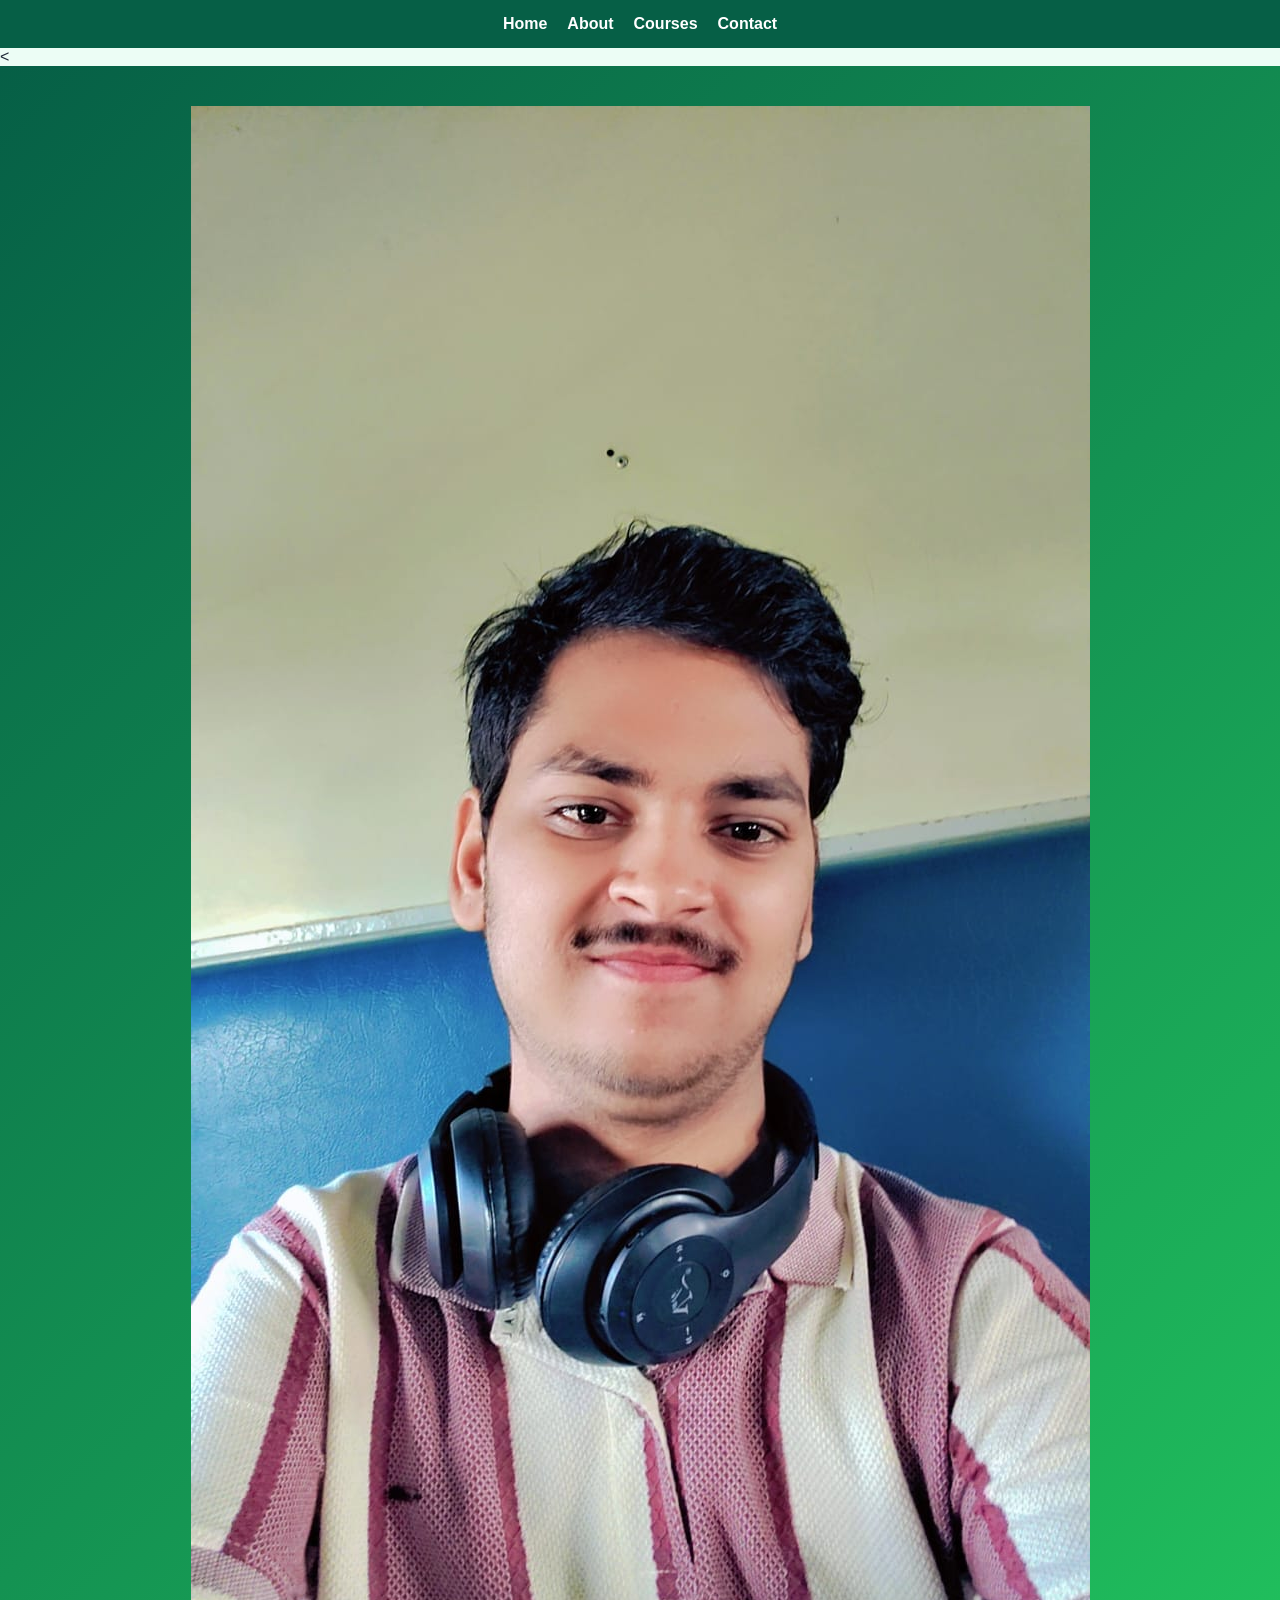
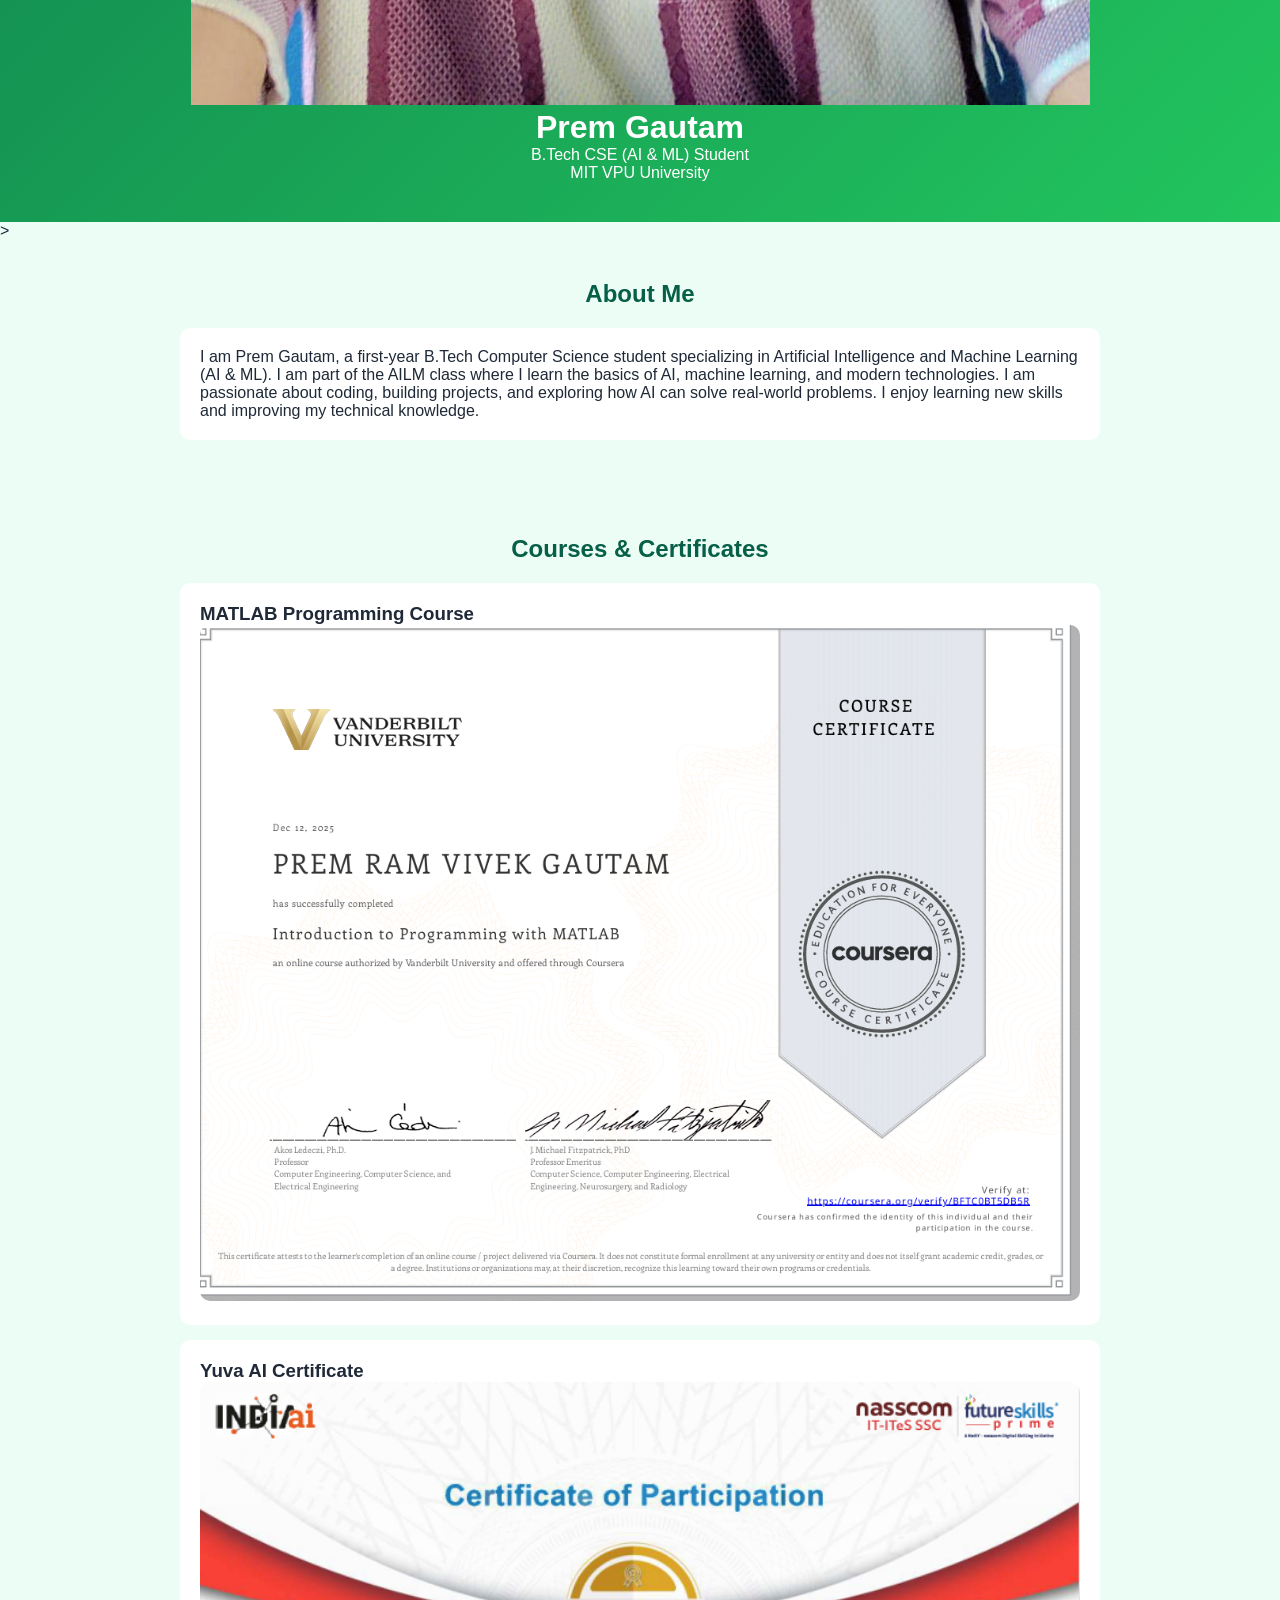
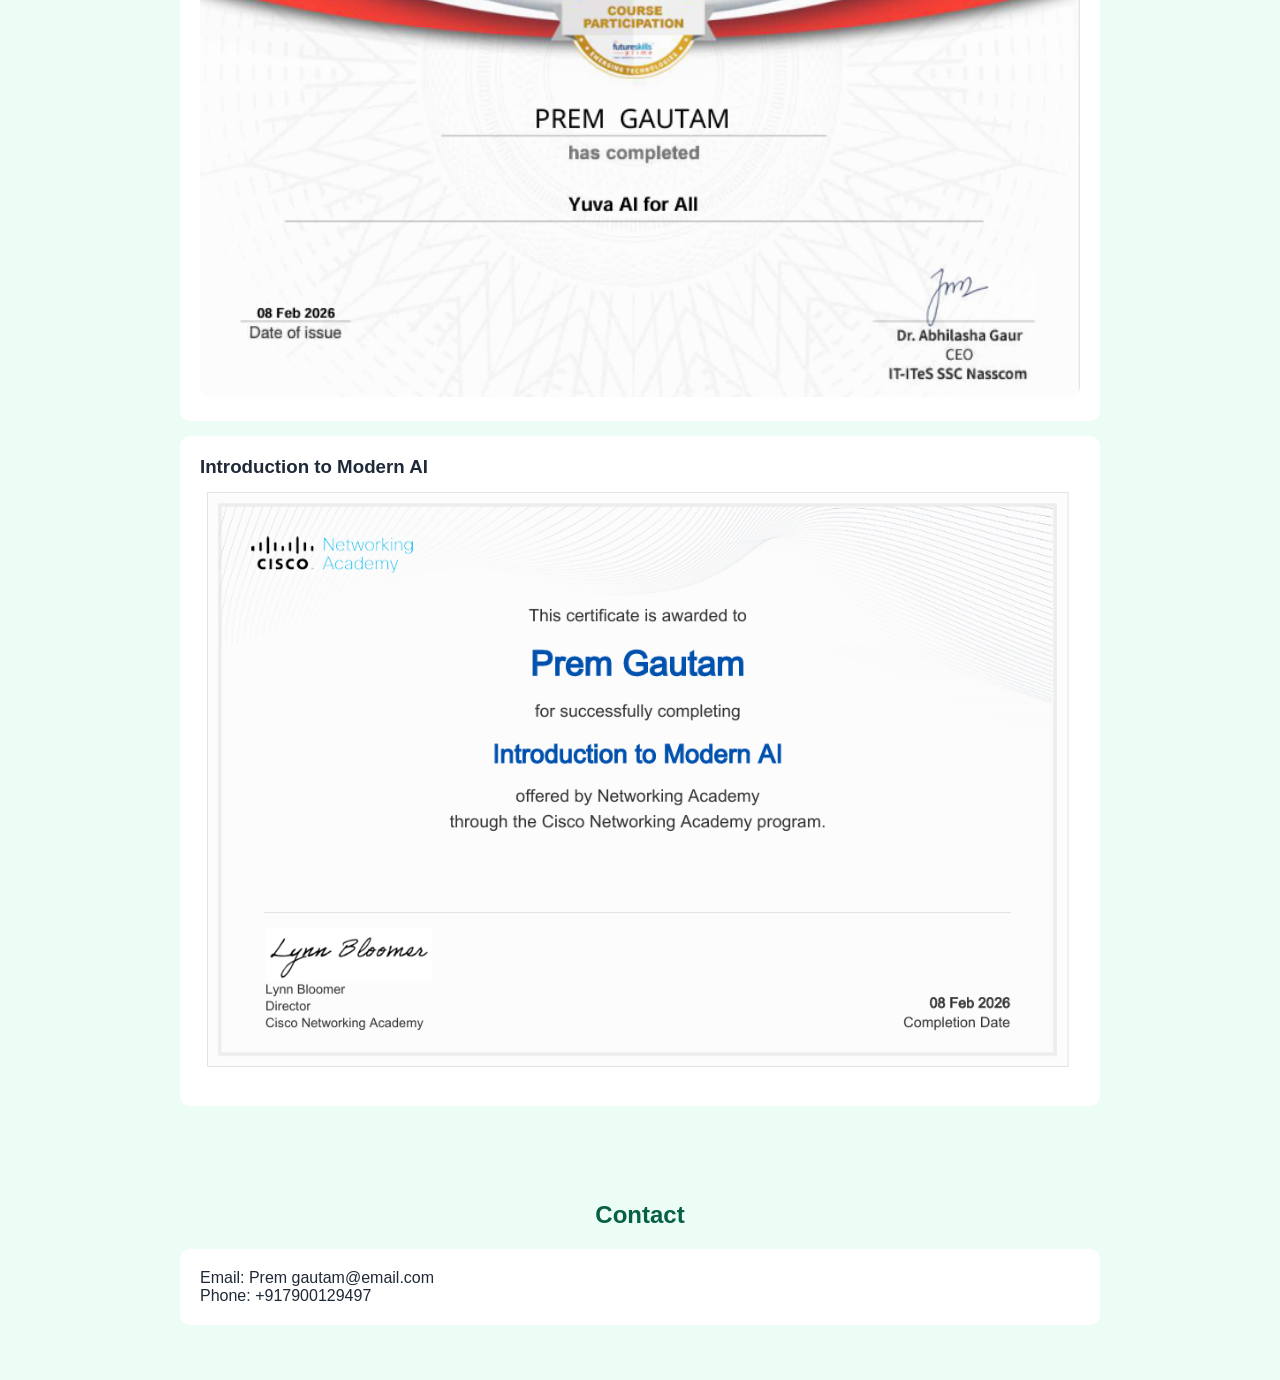
==== index.html @ 3e9ef9c6 "Update index.html" ====
<!DOCTYPE html>
<html lang="en">
<head>
<meta charset="UTF-8">
<meta name="viewport" content="width=device-width, initial-scale=1.0">
<title>Prem Gautam | Student Portfolio</title>

<style>
* {
    margin: 0;
    padding: 0;
    box-sizing: border-box;
    font-family: Arial, Helvetica, sans-serif;
}

body {
    background: #ecfdf5;
    color: #1f2937;
}

nav {
    background: #065f46;
    padding: 15px;
    position: sticky;
    top: 0;
}

nav ul {
    list-style: none;
    display: flex;
    justify-content: center;
    gap: 20px;
}

nav ul li a {
    color: white;
    text-decoration: none;
    font-weight: bold;
}

header {
    text-align: center;
    padding: 40px;
    background: linear-gradient(135deg, #065f46, #22c55e);
    color: white;
}

section {
    padding: 40px;
    max-width: 1000px;
    margin: auto;
}

h2 {
    text-align: center;
    margin-bottom: 20px;
    color: #065f46;
}

.card {
    background: white;
    padding: 20px;
    margin: 15px 0;
    border-radius: 10px;
}

body.dark {
    background: #111827;
    color: white;
}

body.dark .card {
    background: #1f2937;
}
</style>
</head>

<body>

<!-- NAV -->
<nav>
<ul>
<li><a href="#home">Home</a></li>
<li><a href="#about">About</a></li>
<li><a href="#courses">Courses</a></li>
<li><a href="#contact">Contact</a></li>
</ul>
</nav>

<!-- HOME -->
<<header id="home">

<img src="assets/Image .jpeg.jpeg" alt="Prem Gautam" class="profile-img">

<h1>Prem Gautam</h1>
<p>B.Tech CSE (AI & ML) Student</p>
<p>MIT VPU University</p>

</header>>

<!-- ABOUT -->
<section id="about">
<h2>About Me</h2>

<div class="card">
<p>
I am Prem Gautam, a first-year B.Tech Computer Science student specializing in 
Artificial Intelligence and Machine Learning (AI & ML). I am part of the AILM class 
where I learn the basics of AI, machine learning, and modern technologies.

I am passionate about coding, building projects, and exploring how AI can solve 
real-world problems. I enjoy learning new skills and improving my technical knowledge.
</p>
</div>

</section>

<!-- COURSES -->
<section id="courses">
<h2>Courses & Certificates</h2>

<div class="card">
<h3>MATLAB Programming Course</h3>
<img src="assets/matlab_certificate.png" width="100%" style="border-radius:10px;">
</div>

<div class="card">
<h3>Yuva AI Certificate</h3>
<img src="assets/yuva_ai_certificate.png" width="100%" style="border-radius:10px;">
</div>

<div class="card">
<h3>Introduction to Modern AI</h3>
<img src="assets/Introduction to Modern AI.png" width="100%" style="border-radius:10px;">
</div>

</section>


<!-- CONTACT -->
<section id="contact">
<h2>Contact</h2>

<div class="card">
<p>Email: Prem gautam@email.com</p>
<p>Phone: +917900129497</p>
</div>

</section>

<script>
function toggleDarkMode() {
    document.body.classList.toggle("dark");
}
</script>

</body>
</html>
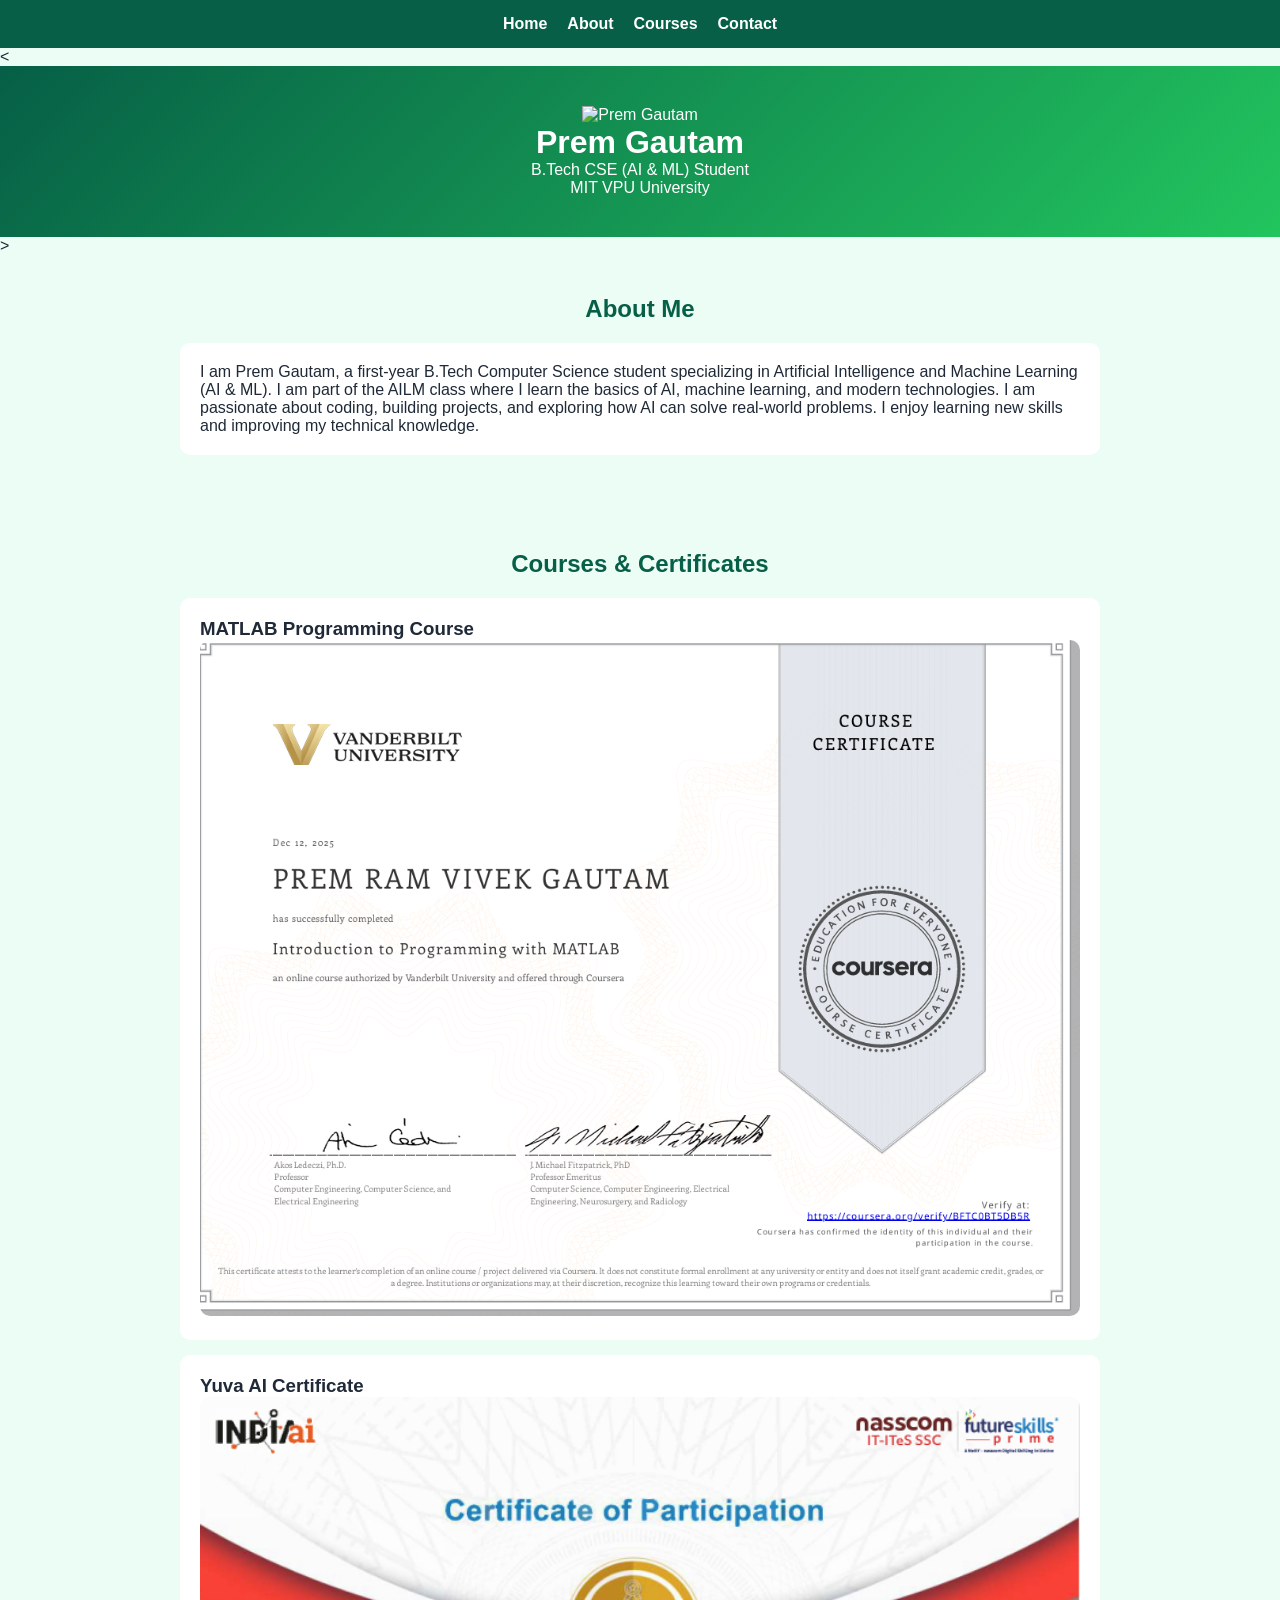
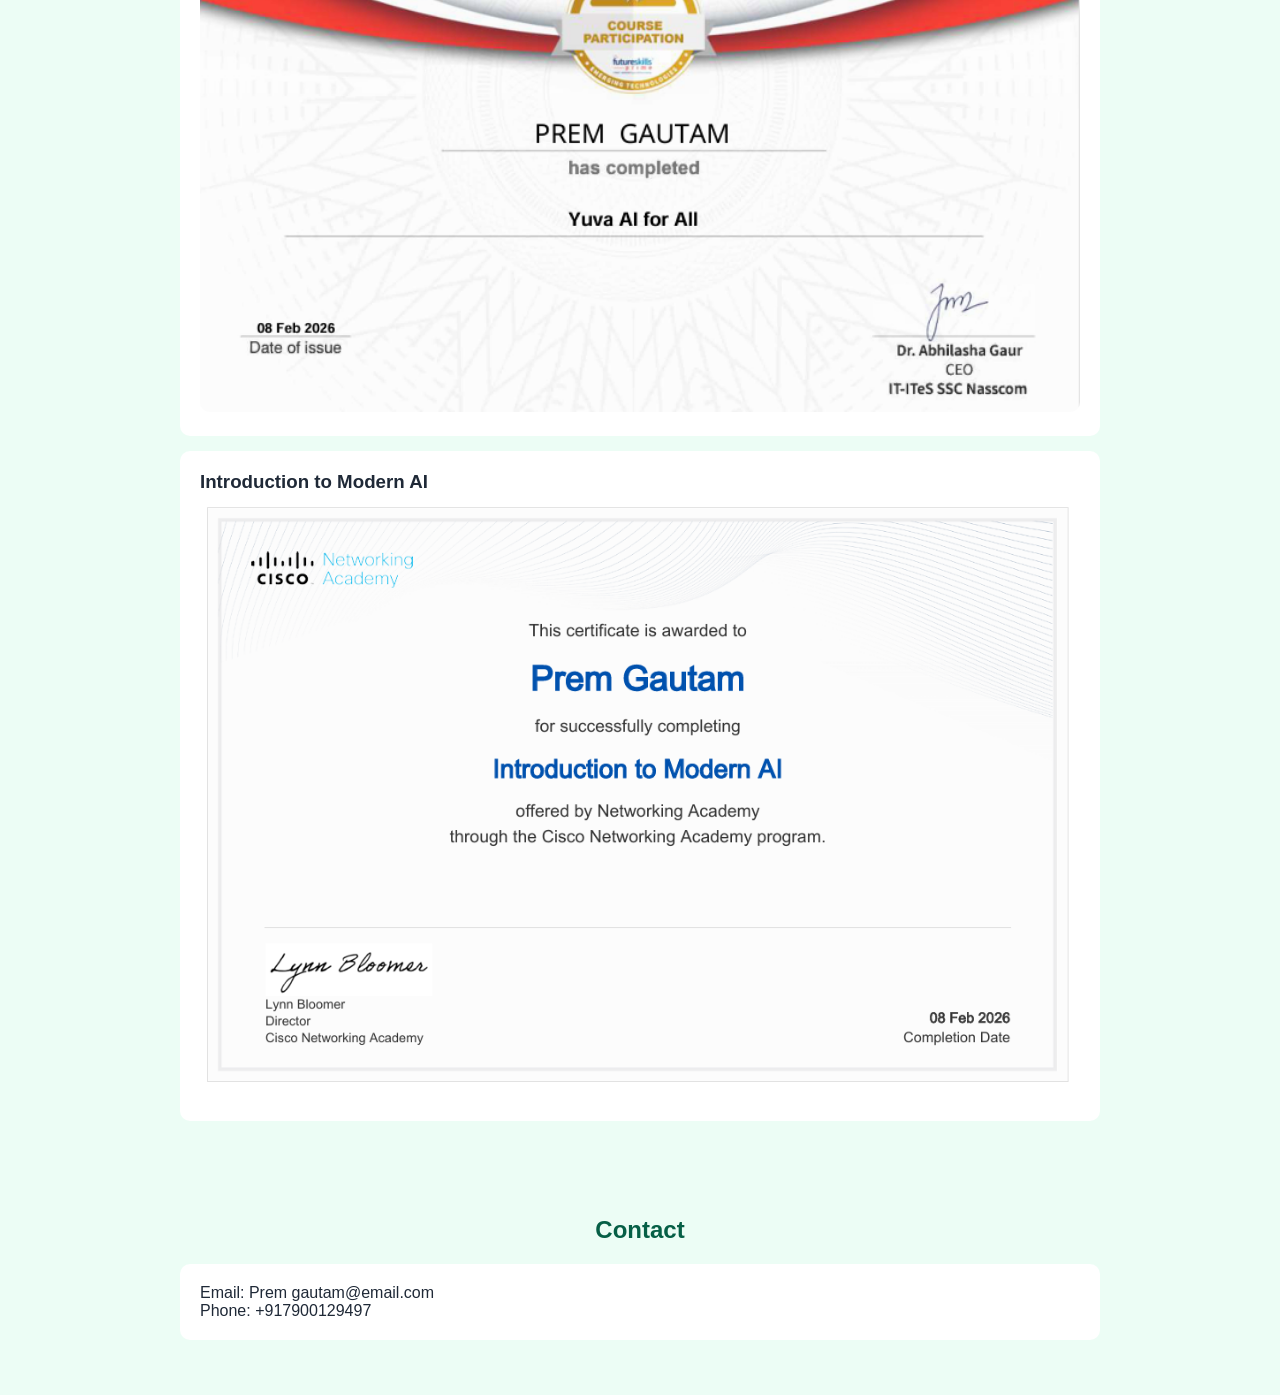
==== commit 0aec1bf9: "Update index.html" ====
--- a/index.html
+++ b/index.html
@@ -90,7 +90,7 @@
 <!-- HOME -->
 <<header id="home">
 
-<img src="assets/Image .jpeg.jpeg" alt="Prem Gautam" class="profile-img">
+<img src="assets/Image.jpeg.jpeg" alt="Prem Gautam" class="profile-img">
 
 <h1>Prem Gautam</h1>
 <p>B.Tech CSE (AI & ML) Student</p>
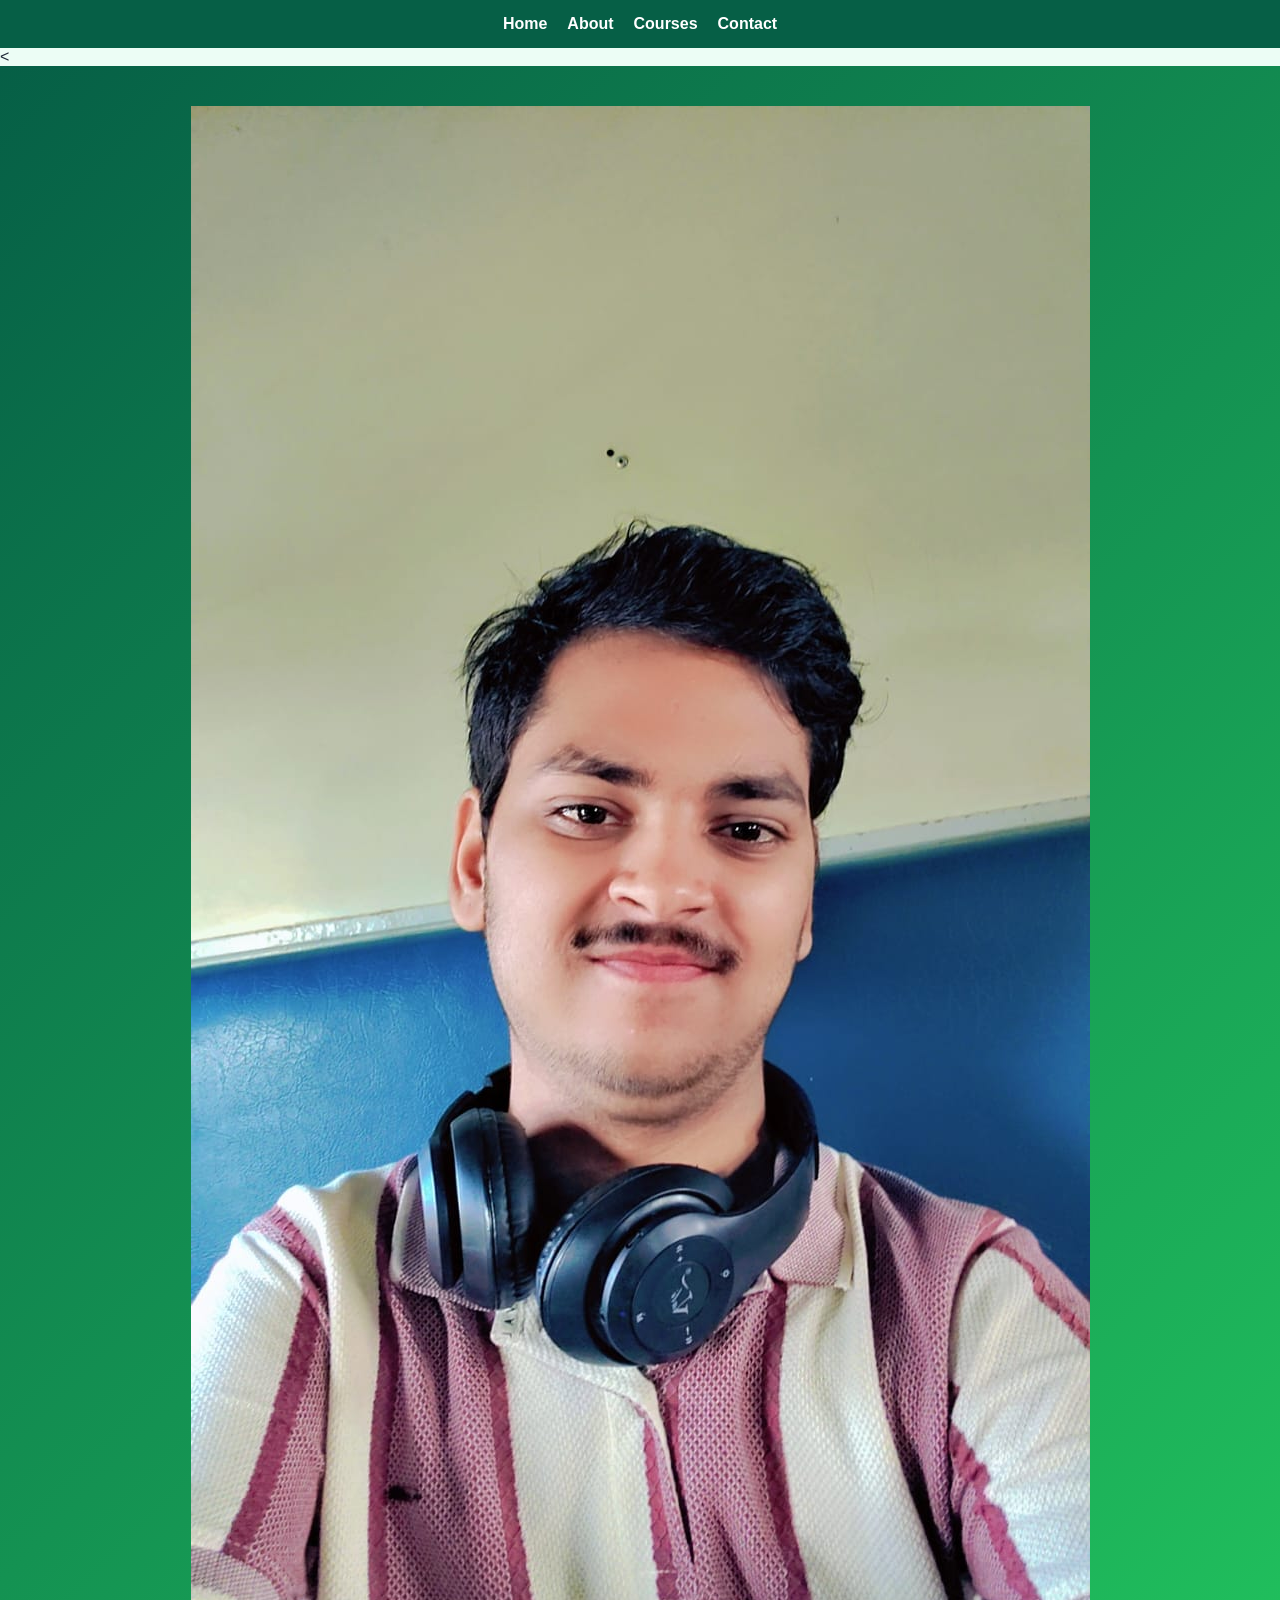
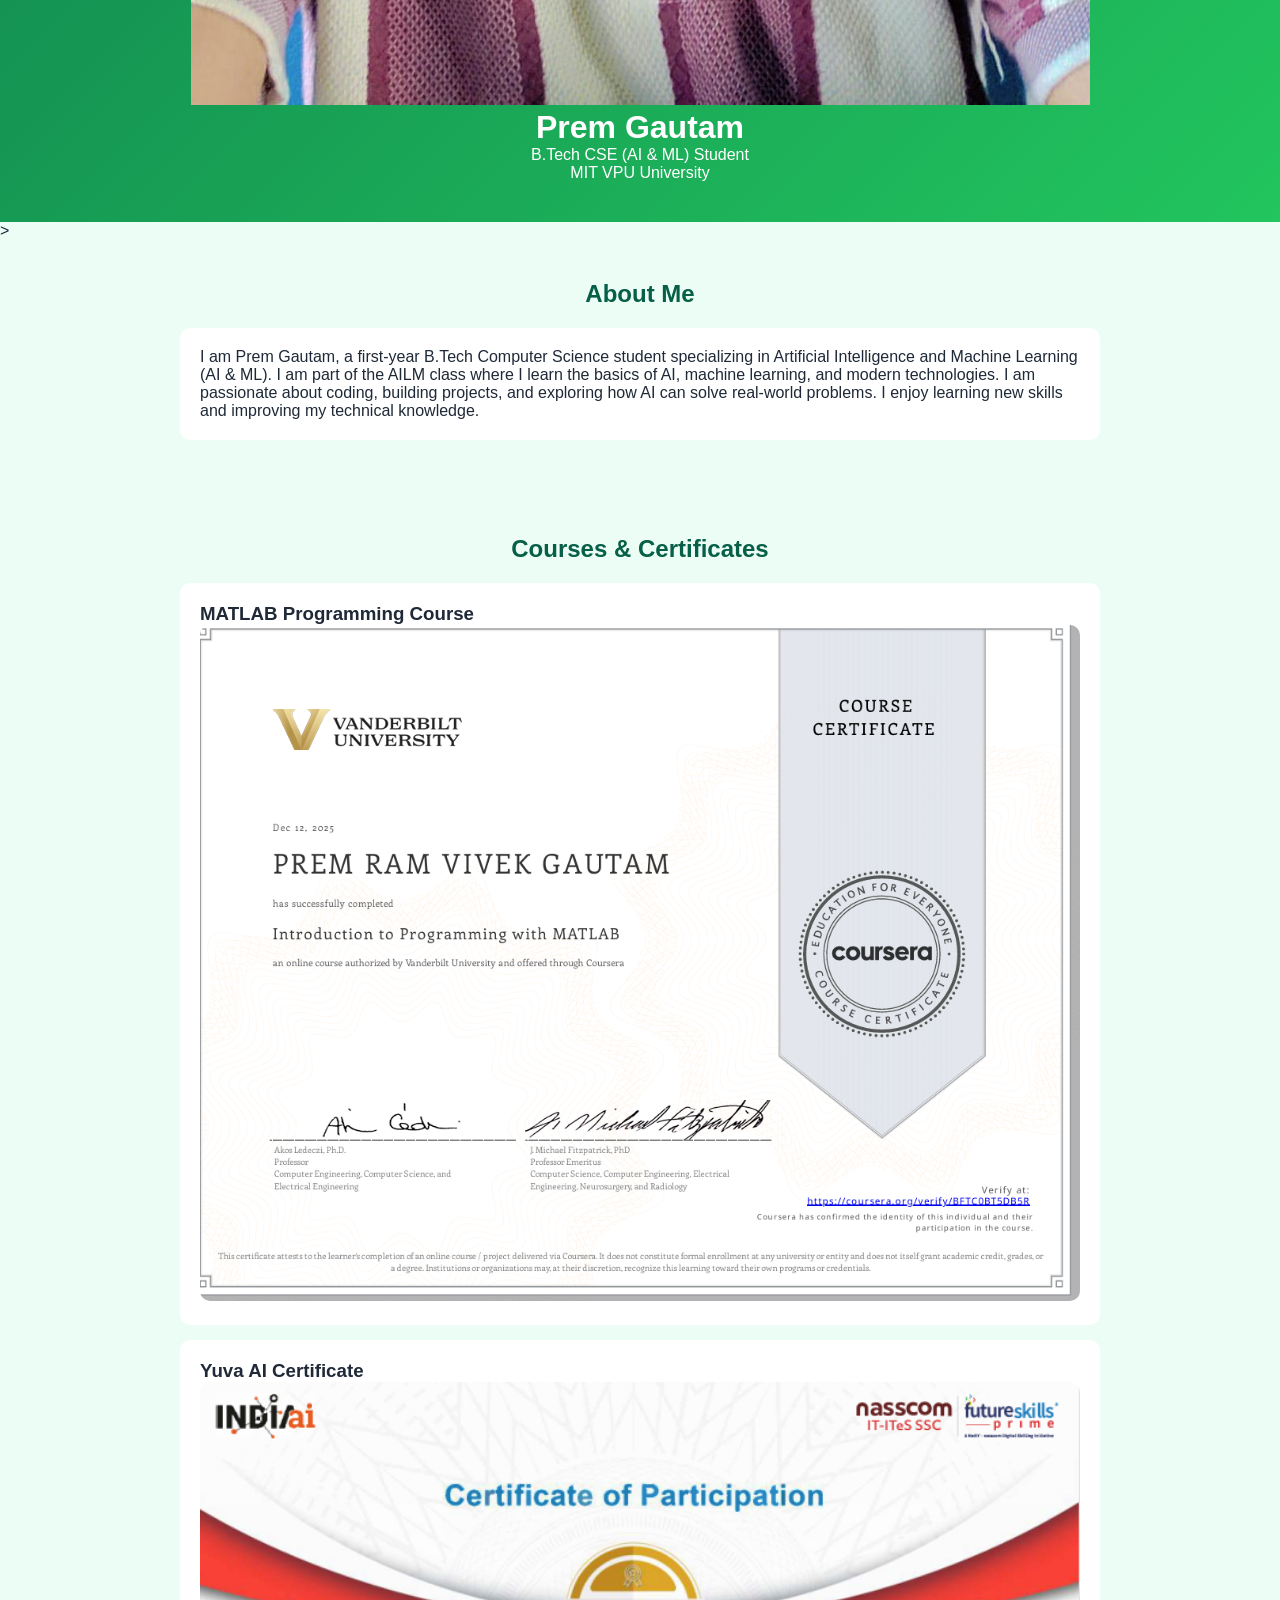
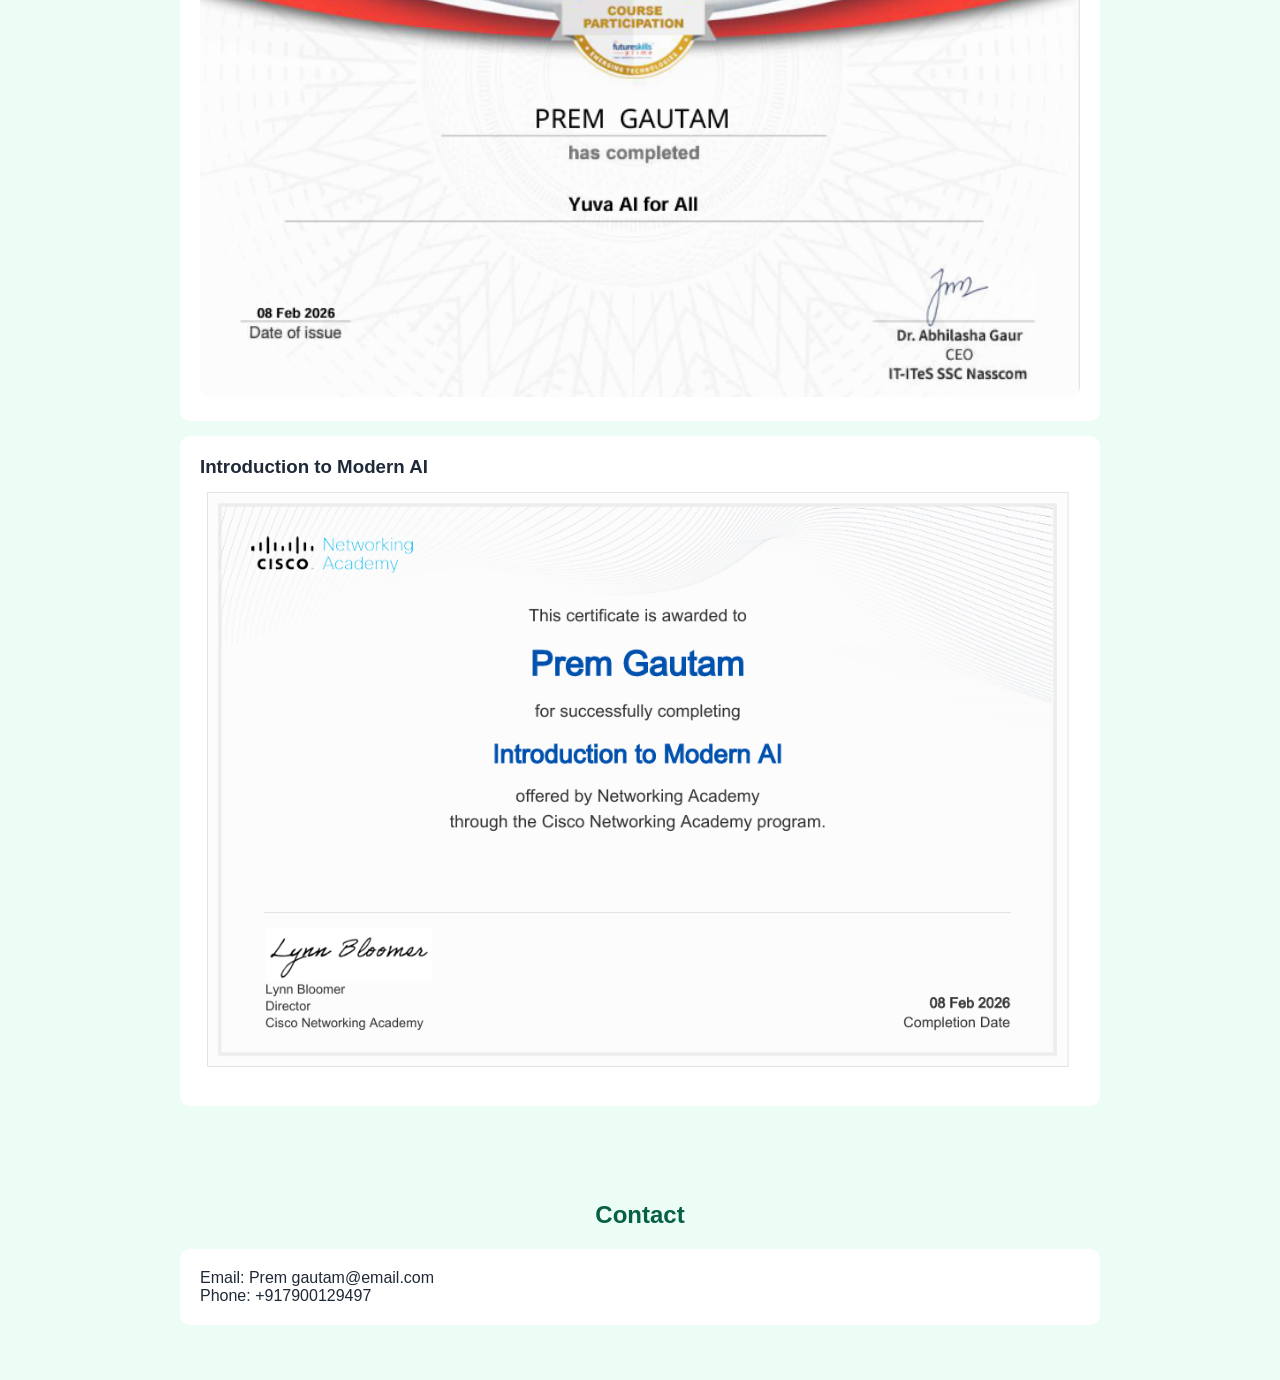
==== commit 1aa4c6b1: "Update index.html" ====
--- a/index.html
+++ b/index.html
@@ -90,7 +90,7 @@
 <!-- HOME -->
 <<header id="home">
 
-<img src="assets/Image.jpeg.jpeg" alt="Prem Gautam" class="profile-img">
+<img src="assets/Image .jpeg.jpeg" alt="Prem Gautam" class="profile-img">
 
 <h1>Prem Gautam</h1>
 <p>B.Tech CSE (AI & ML) Student</p>
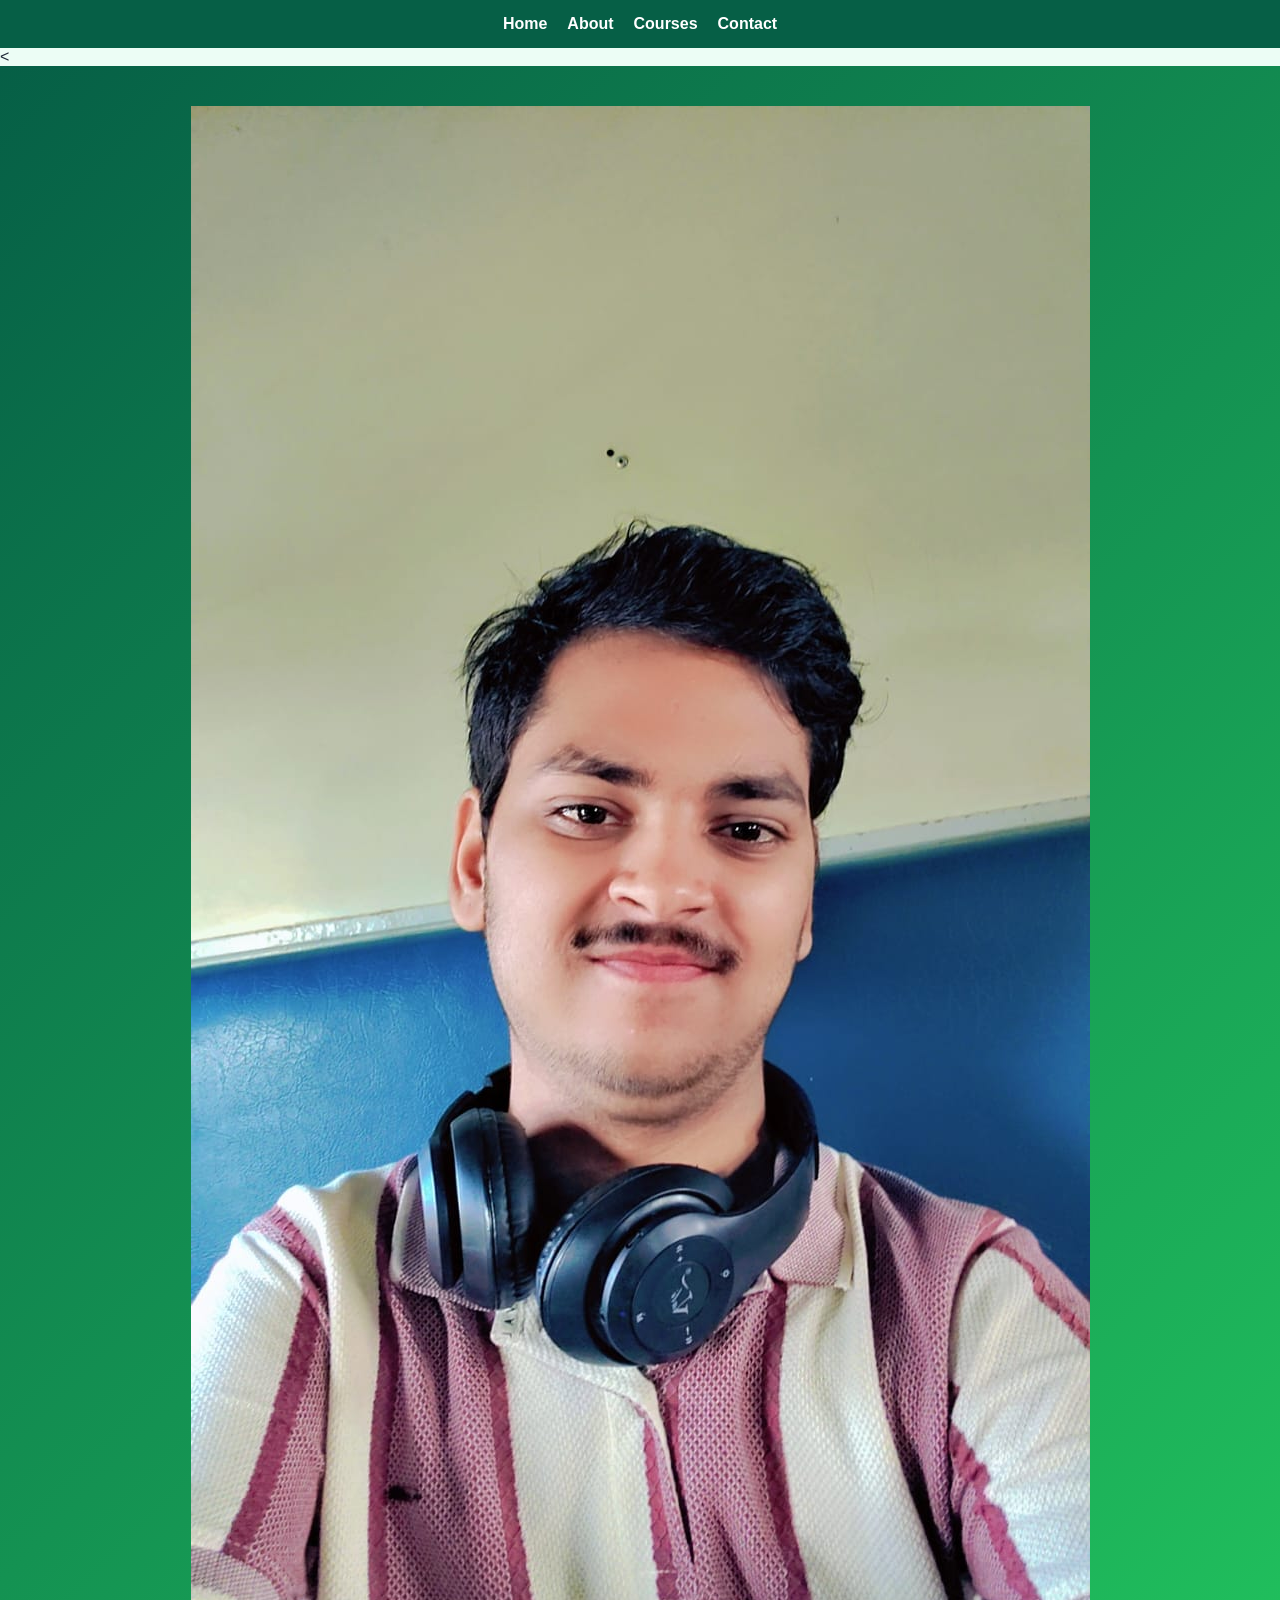
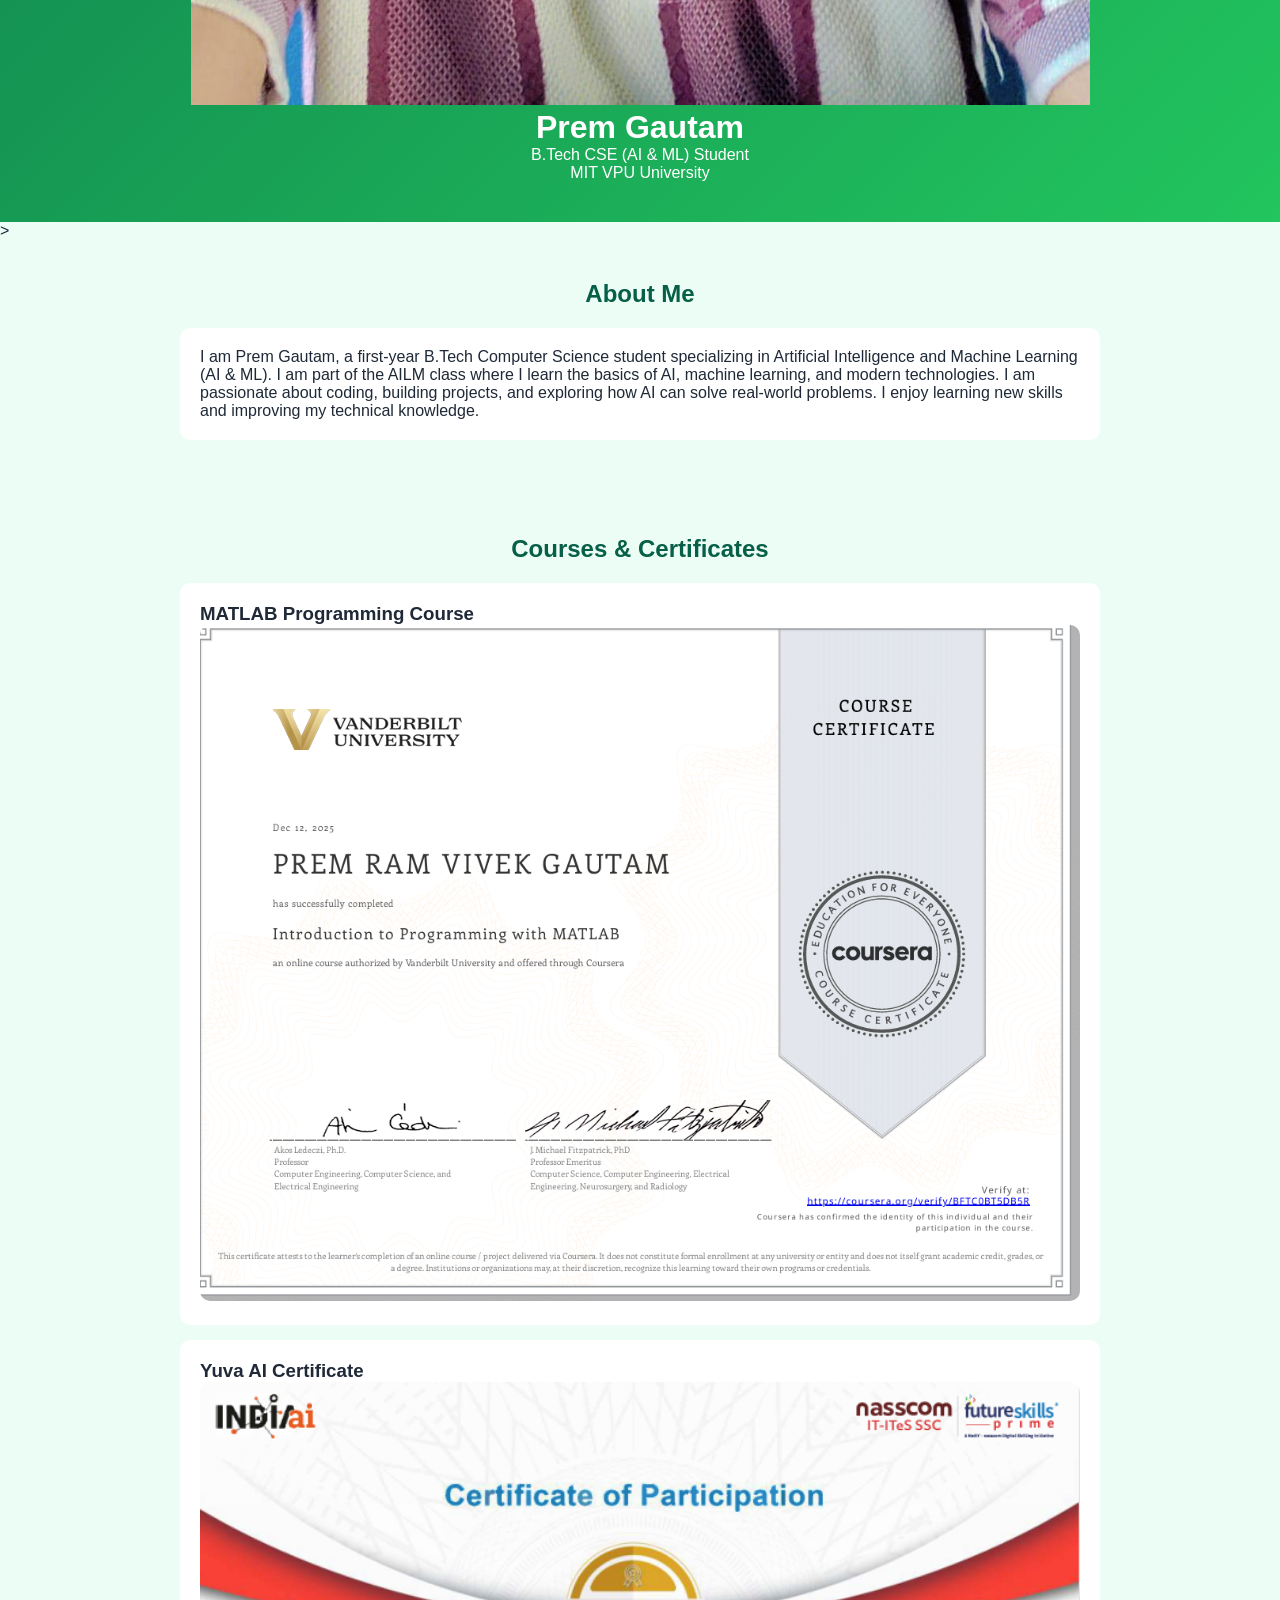
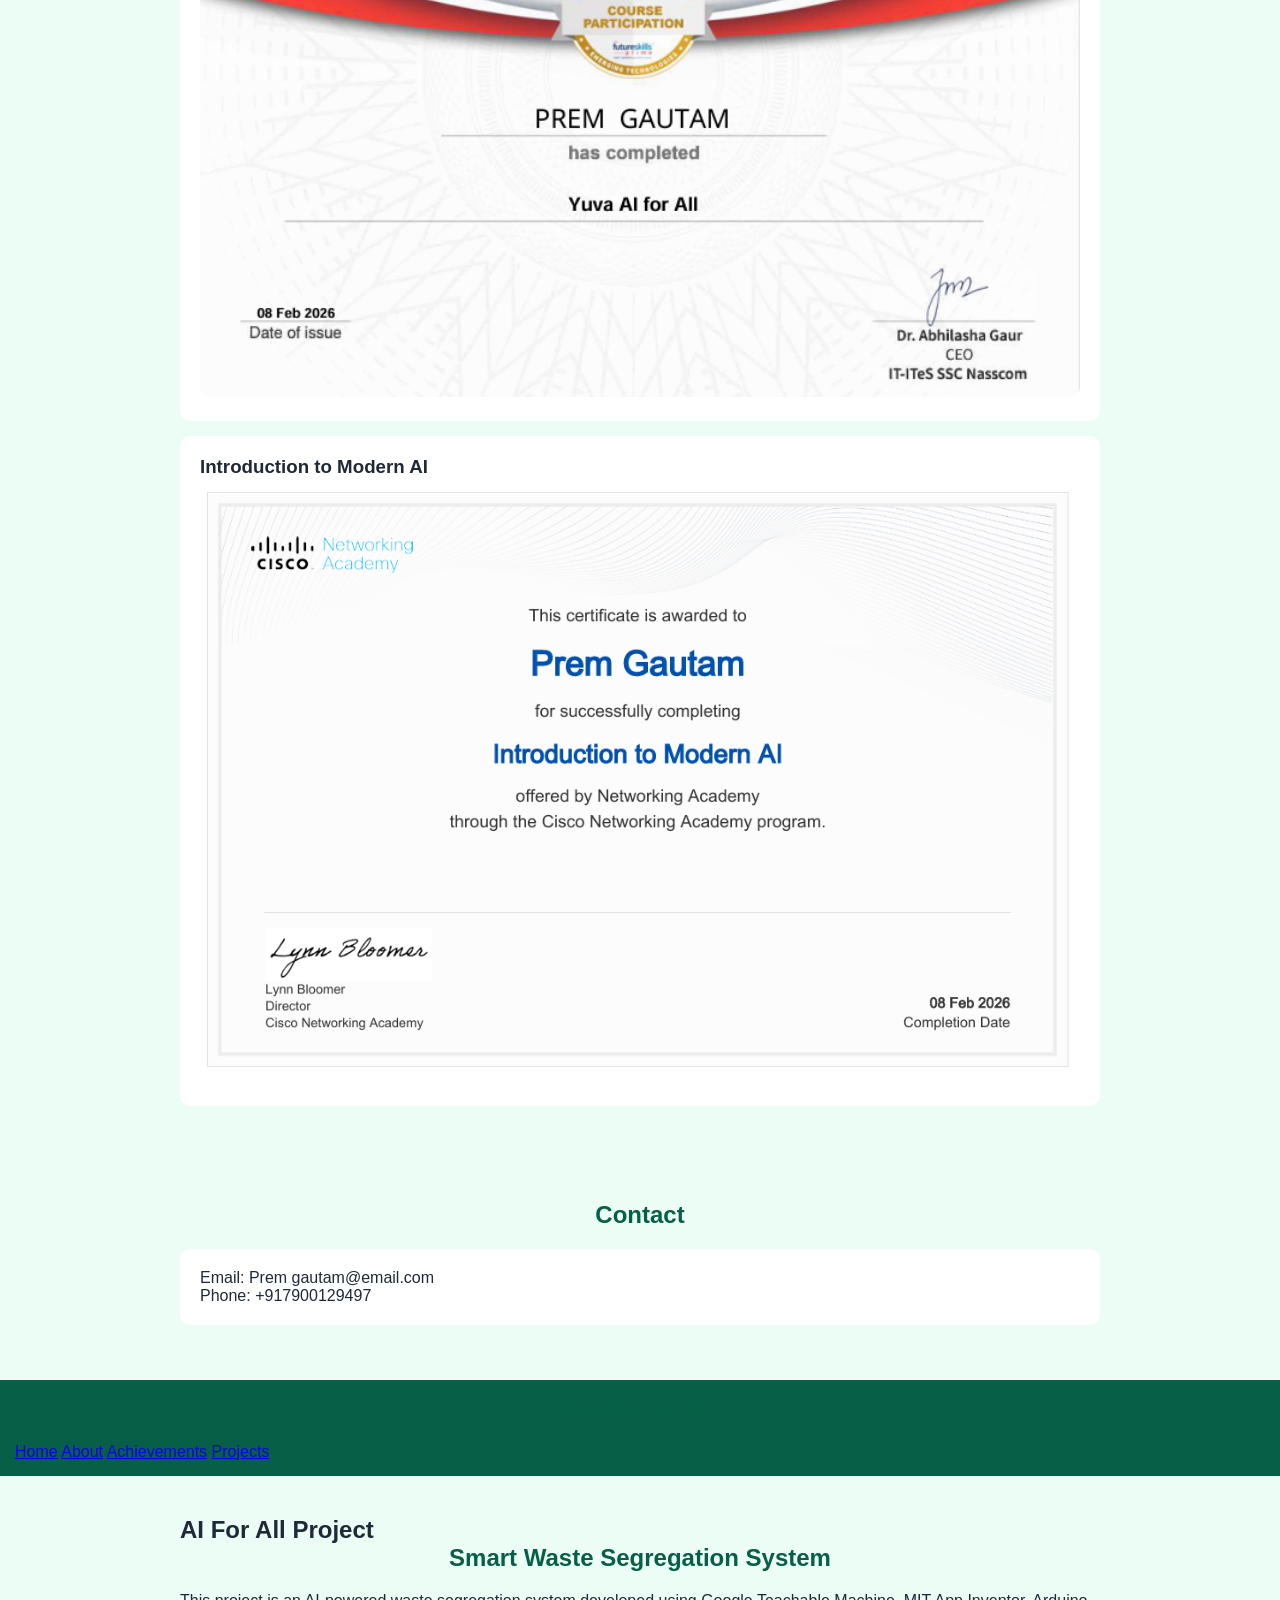
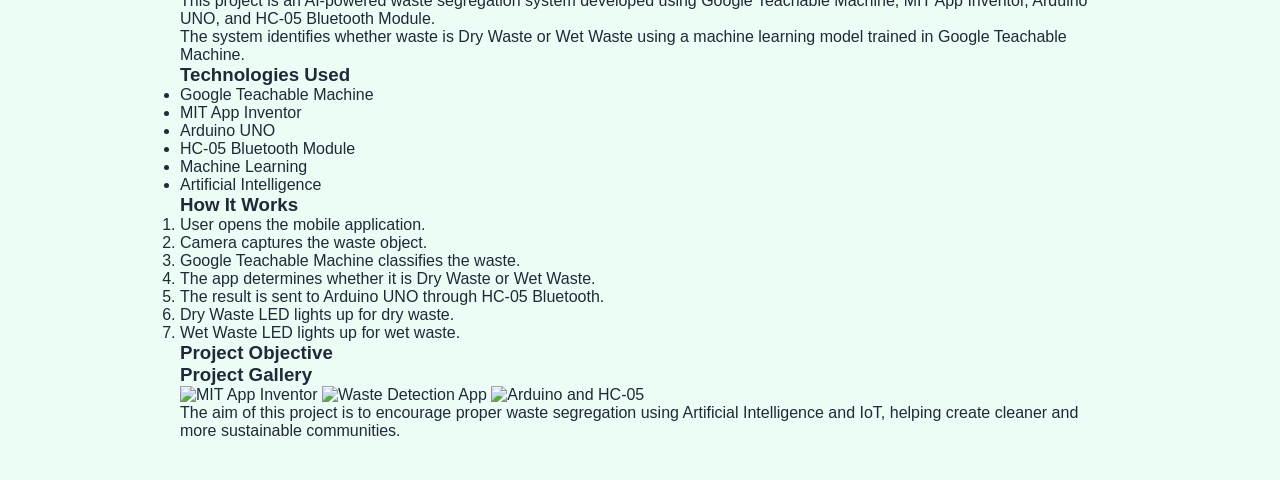
==== commit 7d0d6469: "Update index.html" ====
--- a/index.html
+++ b/index.html
@@ -156,3 +156,88 @@
 
 </body>
 </html>
+<!DOCTYPE html>
+<html lang="en">
+<head>
+    <meta charset="UTF-8">
+    <title>AI For All Project</title>
+    <link rel="stylesheet" href="style.css">
+</head>
+<body>
+
+<nav class="navbar">
+    <h2>Piyush Gade</h2>
+    <div>
+        <a href="index.html">Home</a>
+        <a href="about.html">About</a>
+        <a href="achievements.html">Achievements</a>
+        <a href="projects.html">Projects</a>
+    </div>
+</nav>
+
+<section class="projects-container">
+
+    <h1>AI For All Project</h1>
+
+    <div class="project-card">
+
+        <div class="project-info">
+
+            <h2>Smart Waste Segregation System</h2>
+
+            <p>
+                This project is an AI-powered waste segregation system developed
+                using Google Teachable Machine, MIT App Inventor, Arduino UNO,
+                and HC-05 Bluetooth Module.
+            </p>
+
+            <p>
+                The system identifies whether waste is Dry Waste or Wet Waste
+                using a machine learning model trained in Google Teachable Machine.
+            </p>
+
+            <h3>Technologies Used</h3>
+
+            <ul>
+                <li>Google Teachable Machine</li>
+                <li>MIT App Inventor</li>
+                <li>Arduino UNO</li>
+                <li>HC-05 Bluetooth Module</li>
+                <li>Machine Learning</li>
+                <li>Artificial Intelligence</li>
+            </ul>
+
+            <h3>How It Works</h3>
+
+            <ol>
+                <li>User opens the mobile application.</li>
+                <li>Camera captures the waste object.</li>
+                <li>Google Teachable Machine classifies the waste.</li>
+                <li>The app determines whether it is Dry Waste or Wet Waste.</li>
+                <li>The result is sent to Arduino UNO through HC-05 Bluetooth.</li>
+                <li>Dry Waste LED lights up for dry waste.</li>
+                <li>Wet Waste LED lights up for wet waste.</li>
+            </ol>
+
+            <h3>Project Objective</h3>
+<h3>Project Gallery</h3>
+
+<div class="gallery">
+    <img src="assets/Screenshot 2026-06-17 094145.png" alt="MIT App Inventor">
+    <img src="assets/WhatsApp Image 2026-06-17 at 10.01.19 AM.jpeg" alt="Waste Detection App">
+    <img src="assets/WhatsApp Image 2026-06-17 at 9.41.22 AM.jpeg" alt="Arduino and HC-05">
+</div>
+            <p>
+                The aim of this project is to encourage proper waste
+                segregation using Artificial Intelligence and IoT,
+                helping create cleaner and more sustainable communities.
+            </p>
+
+        </div>
+
+    </div>
+
+</section>
+
+</body>
+</html>
--- a/style.css
+++ b/style.css
@@ -0,0 +1,76 @@
+color: white; update
+/* BUTTON BASE */
+.btn {
+    position: relative;
+    padding: 12px 20px;
+    border: none;
+    border-radius: 8px;
+    color: white;
+    font-weight: bold;
+    cursor: pointer;
+    overflow: hidden;
+    z-index: 1;
+
+    background: linear-gradient(90deg, #00d2ff, #3a7bd5);
+
+    transition:
+        transform 0.2s ease,
+        box-shadow 0.3s ease,
+        background 0.4s ease;
+}
+
+/* SHINE EFFECT */
+.btn::after {
+    content: '';
+    position: absolute;
+    top: 0;
+    left: -120%;
+    width: 100%;
+    height: 100%;
+
+    background: linear-gradient(
+        120deg,
+        transparent,
+        rgba(255,255,255,0.5),
+        transparent
+    );
+
+    transition: left 0.6s ease;
+}
+
+/* HOVER EFFECT */
+.btn:hover::after {
+    left: 120%;
+}
+
+.btn:hover {
+    transform: translateY(-3px);
+
+    background: linear-gradient(90deg, #3a7bd5, #00d2ff);
+
+    box-shadow:
+        0 10px 20px rgba(0,0,0,0.2),
+        0 0 15px rgba(0,210,255,0.6);
+
+    animation: pulseGlow 1.5s infinite;
+}
+
+/* CLICK EFFECT */
+.btn:active {
+    transform: scale(0.95);
+}
+
+/* PULSE GLOW */
+@keyframes pulseGlow {
+    0% {
+        box-shadow: 0 0 0 0 rgba(0,210,255,0.7);
+    }
+
+    70% {
+        box-shadow: 0 0 0 15px rgba(0,210,255,0);
+    }
+
+    100% {
+        box-shadow: 0 0 0 0 rgba(0,210,255,0);
+    }
+}
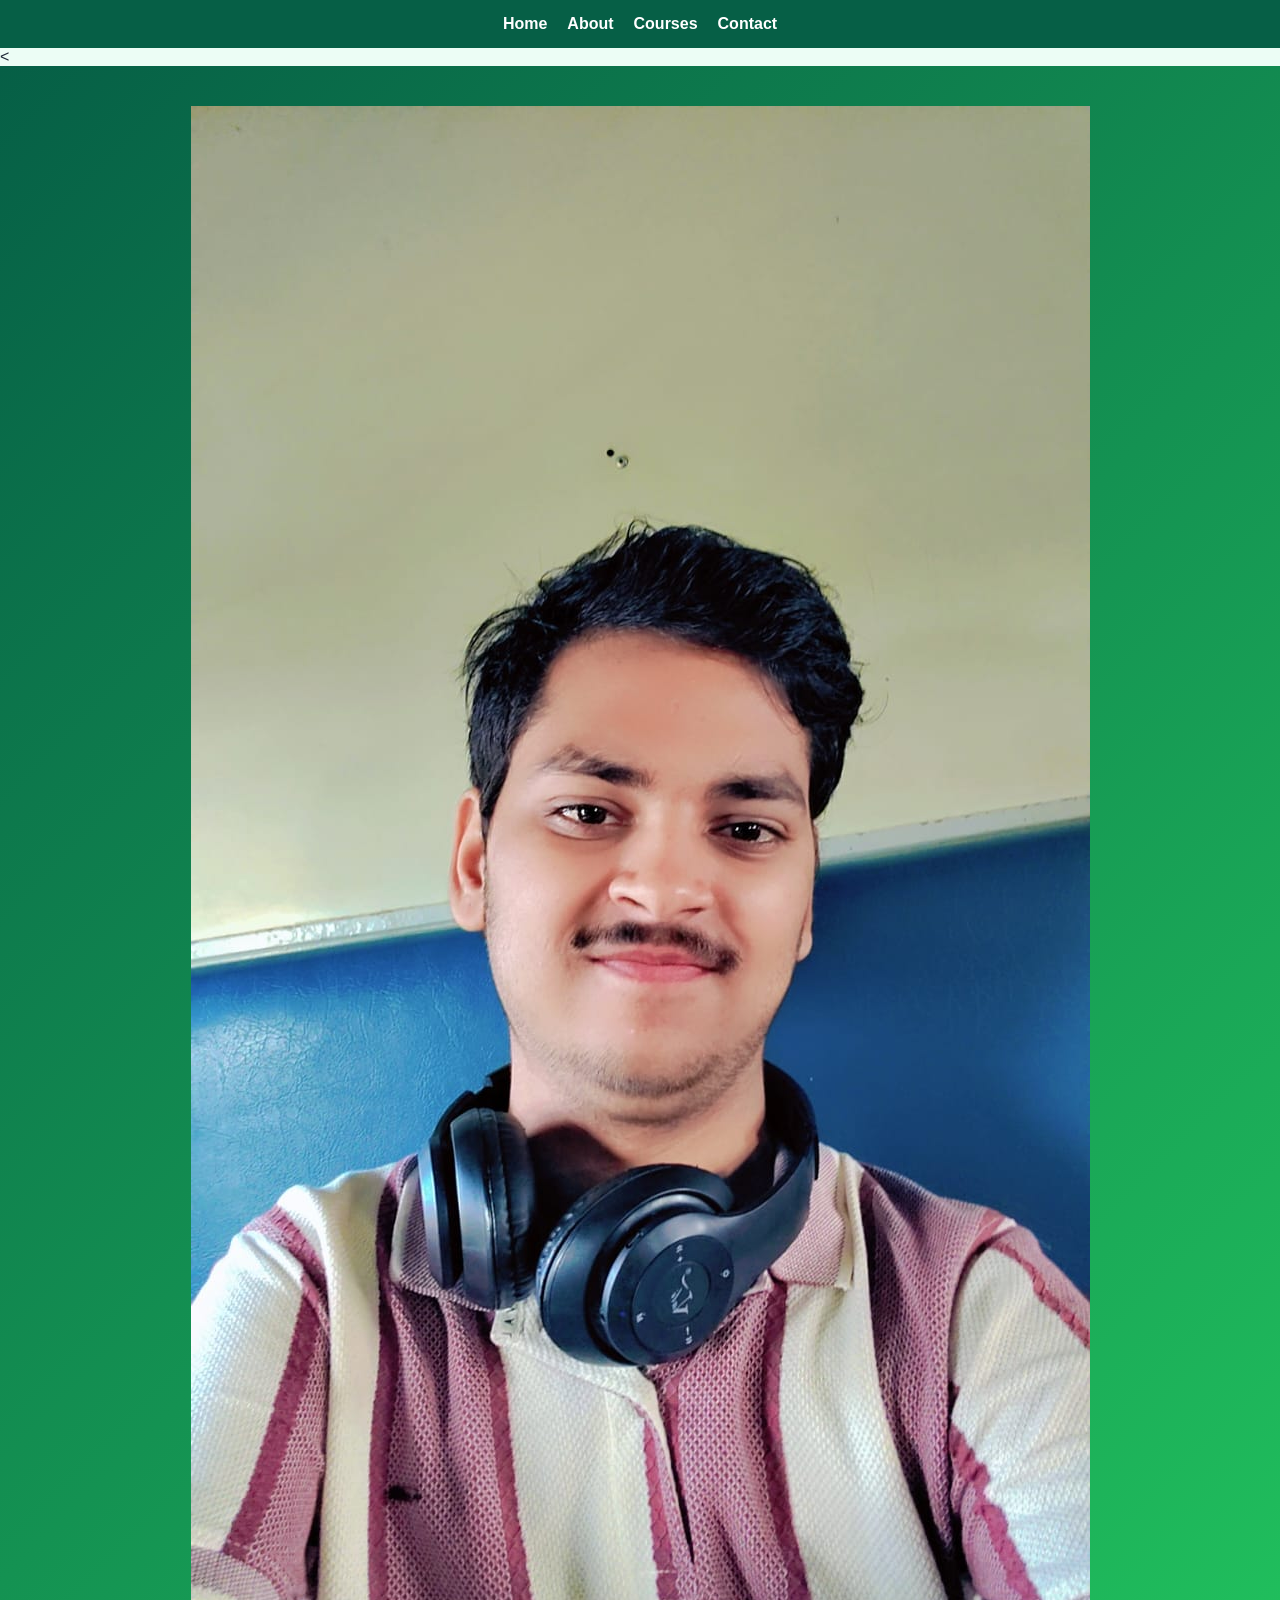
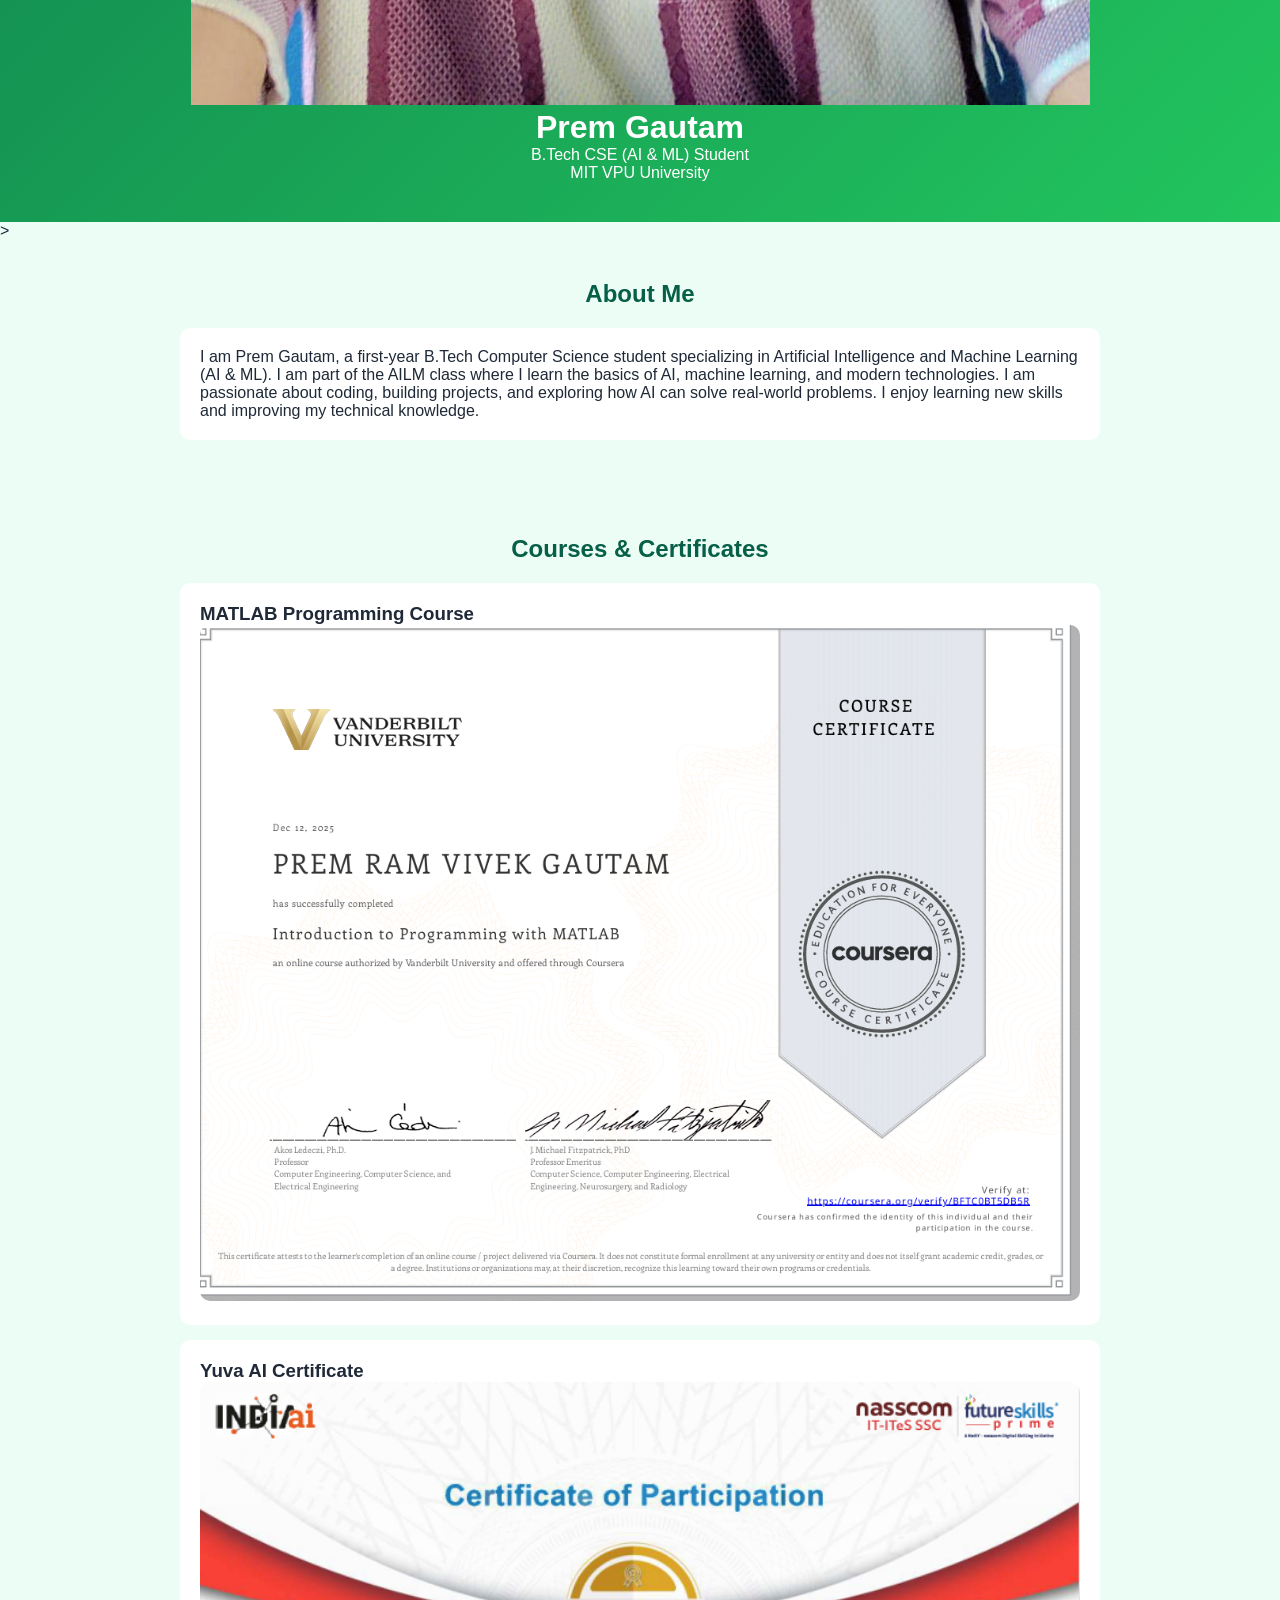
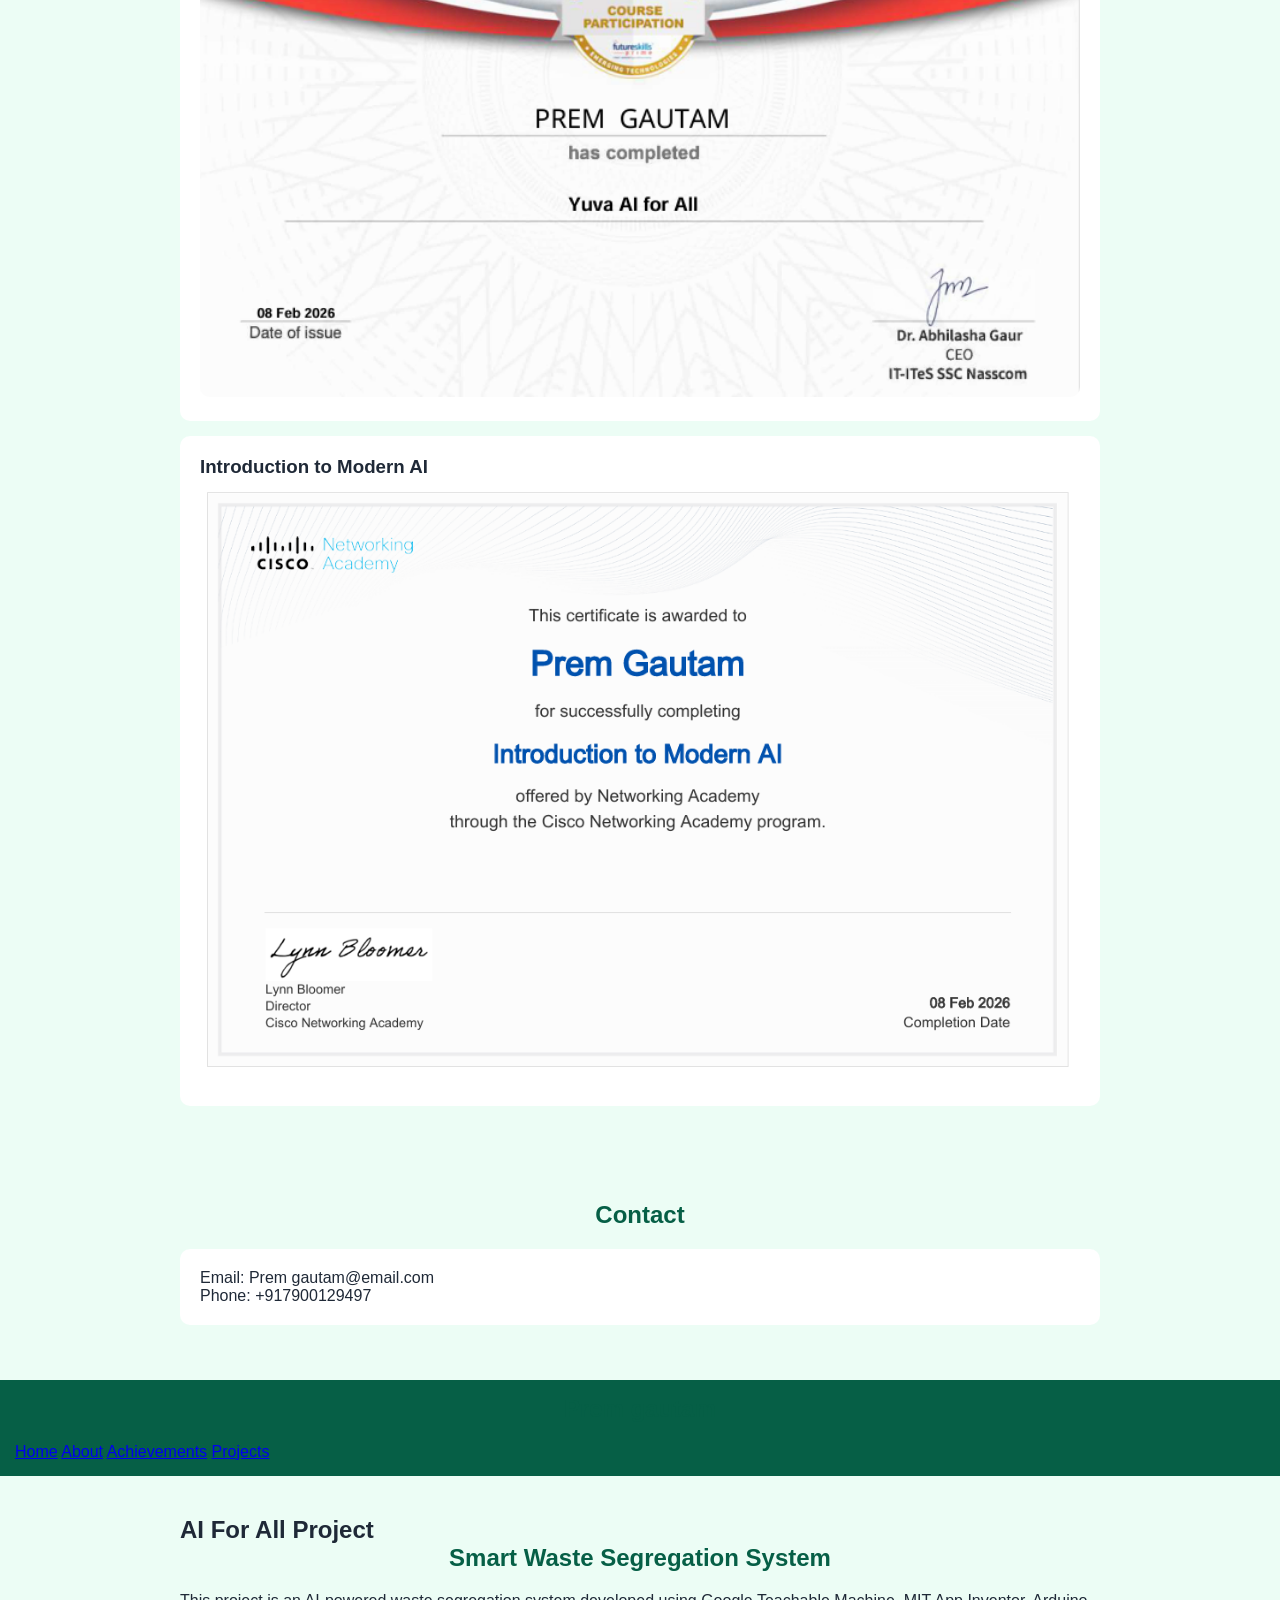
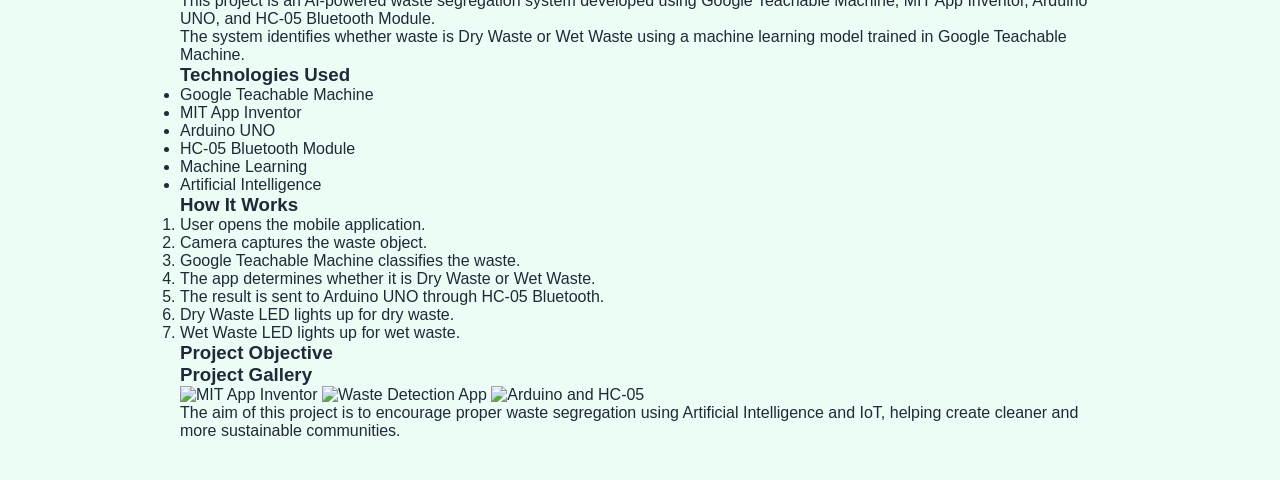
==== commit 6d0499f2: "Update index.html" ====
--- a/index.html
+++ b/index.html
@@ -166,7 +166,7 @@
 <body>
 
 <nav class="navbar">
-    <h2>Piyush Gade</h2>
+    <h2>Prem gautam</h2>
     <div>
         <a href="index.html">Home</a>
         <a href="about.html">About</a>
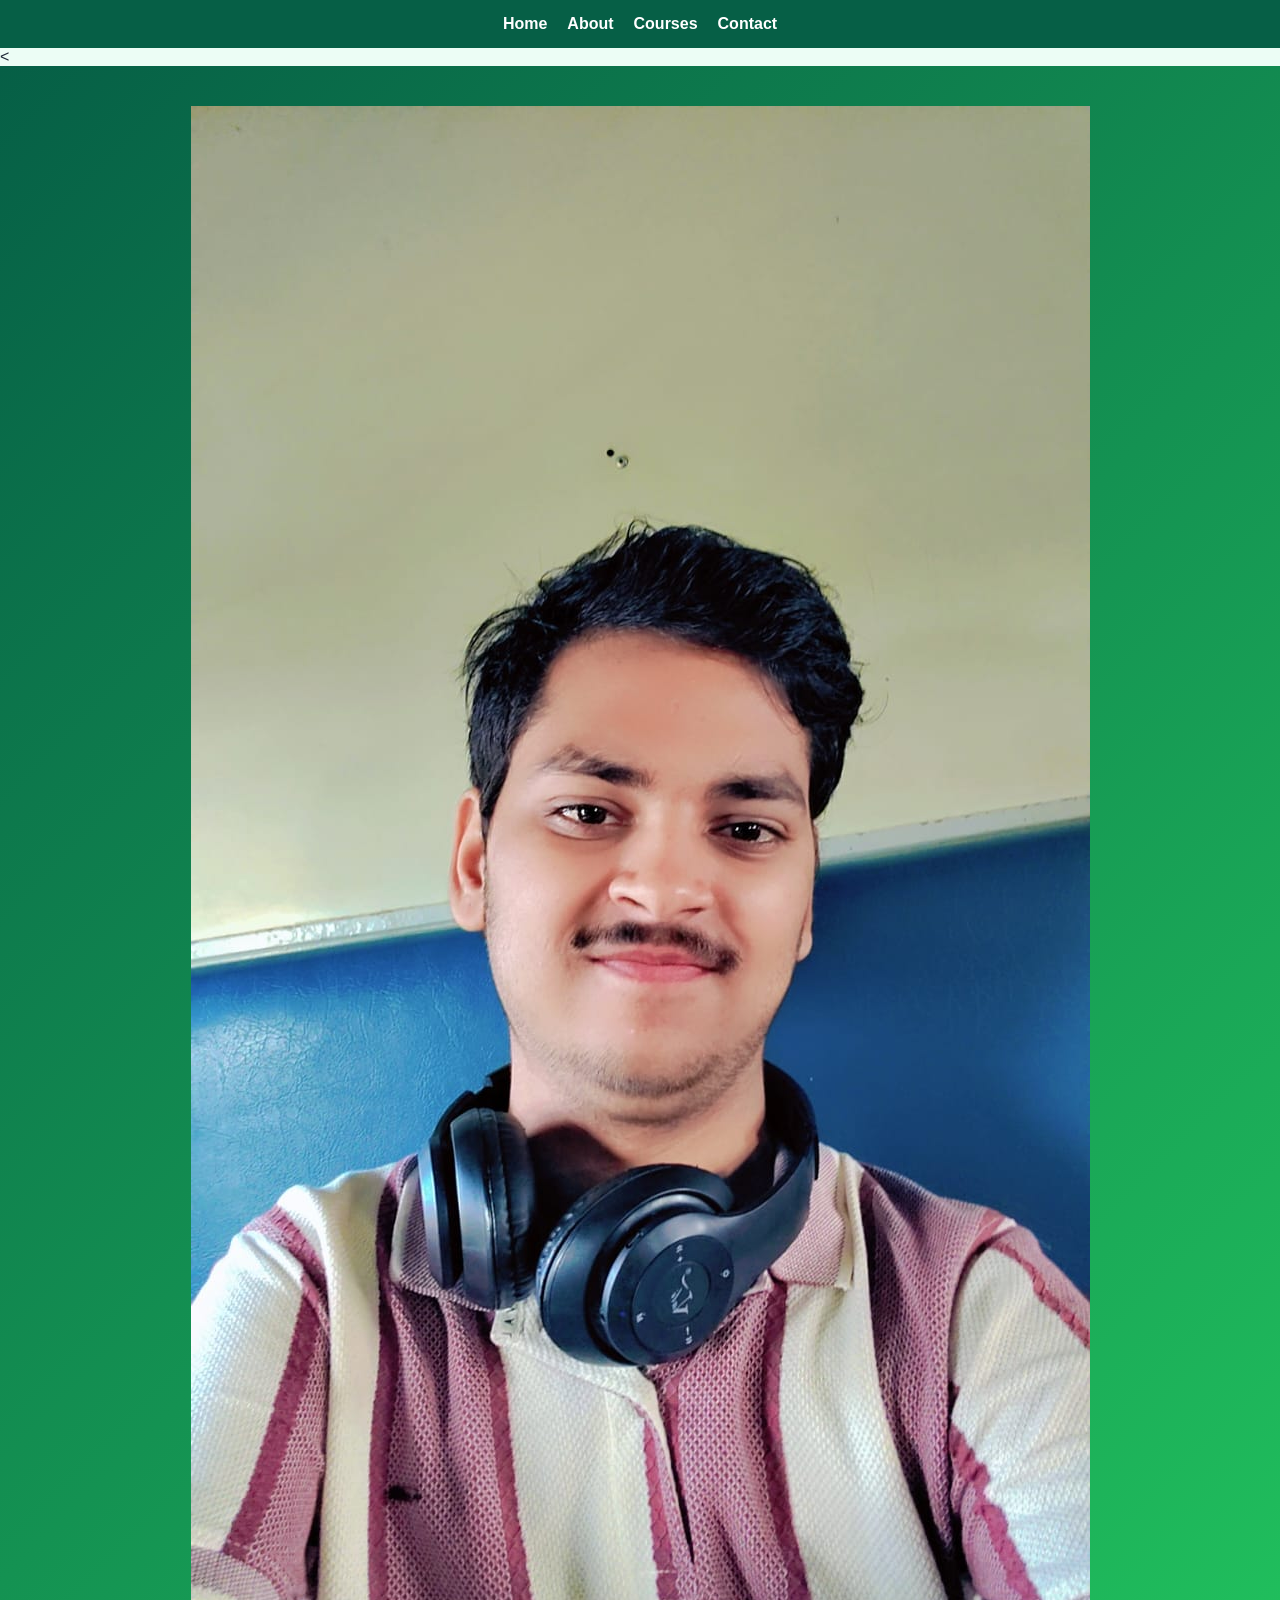
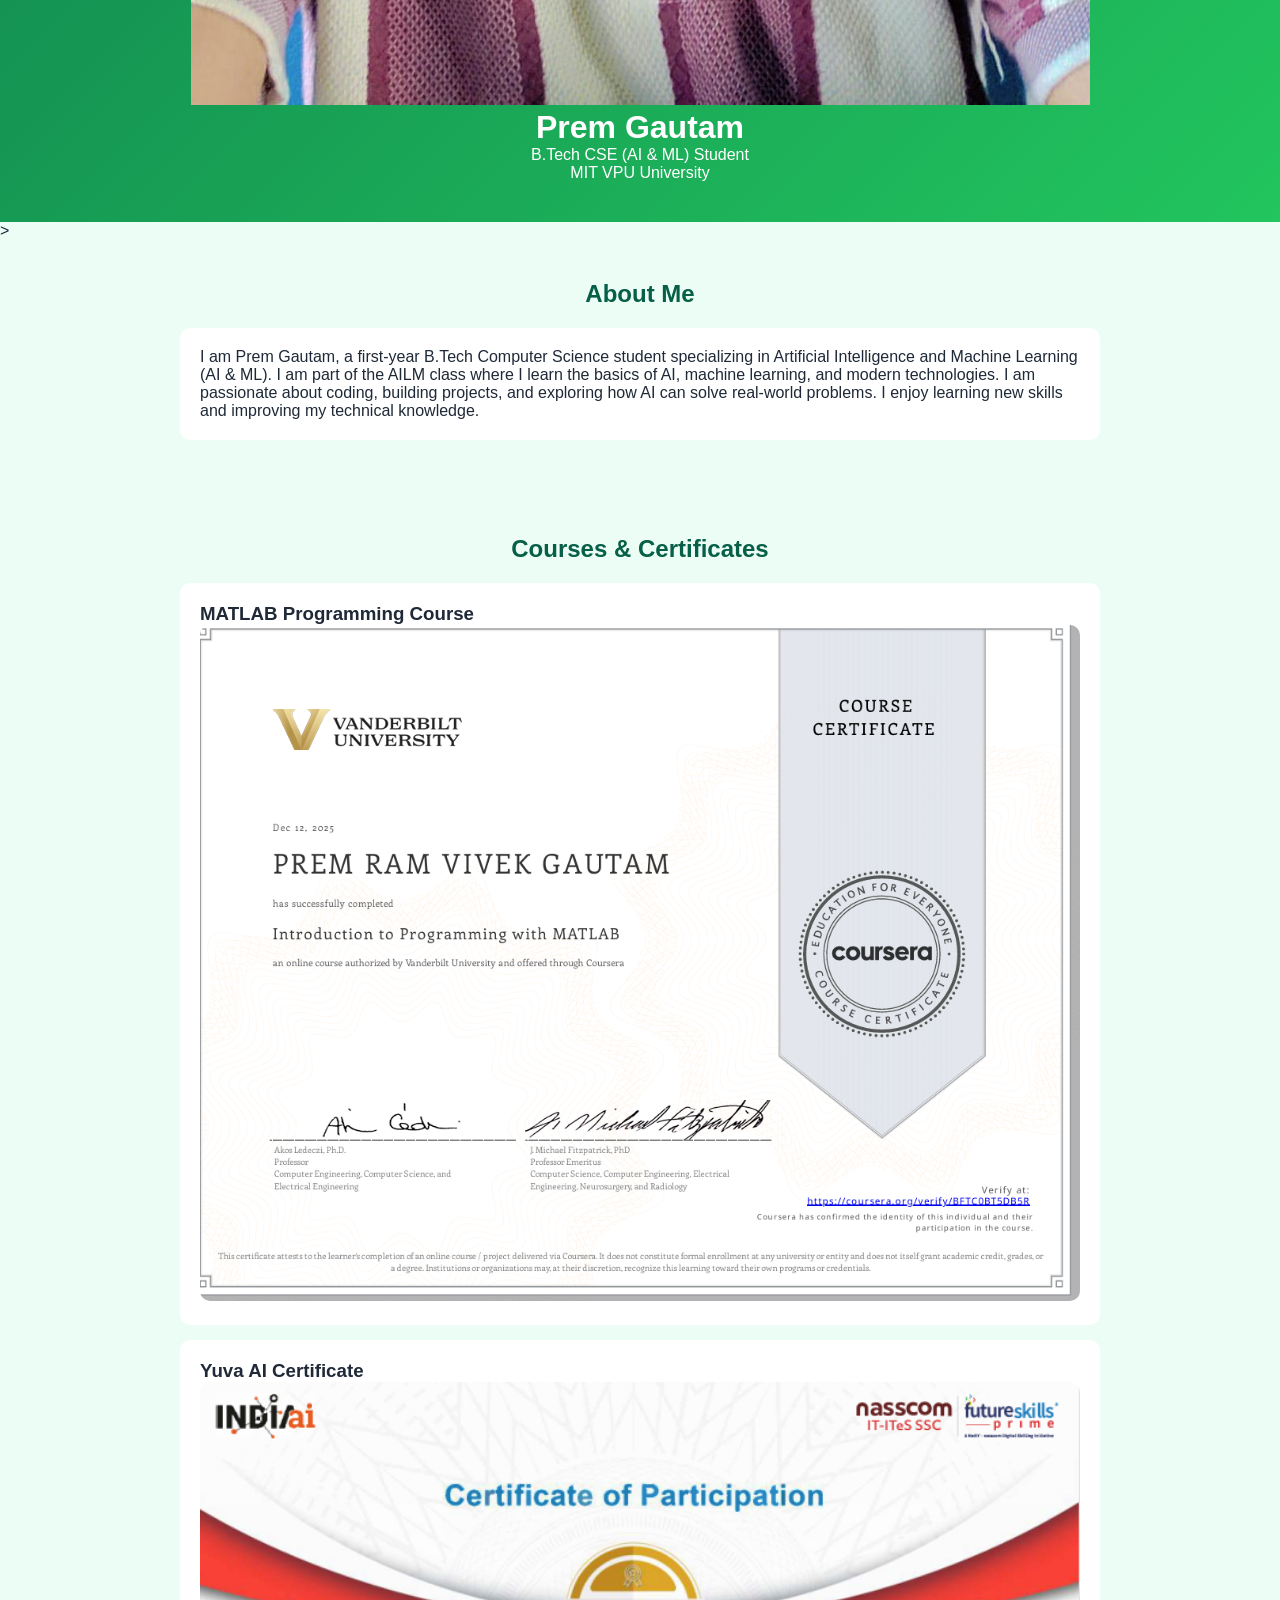
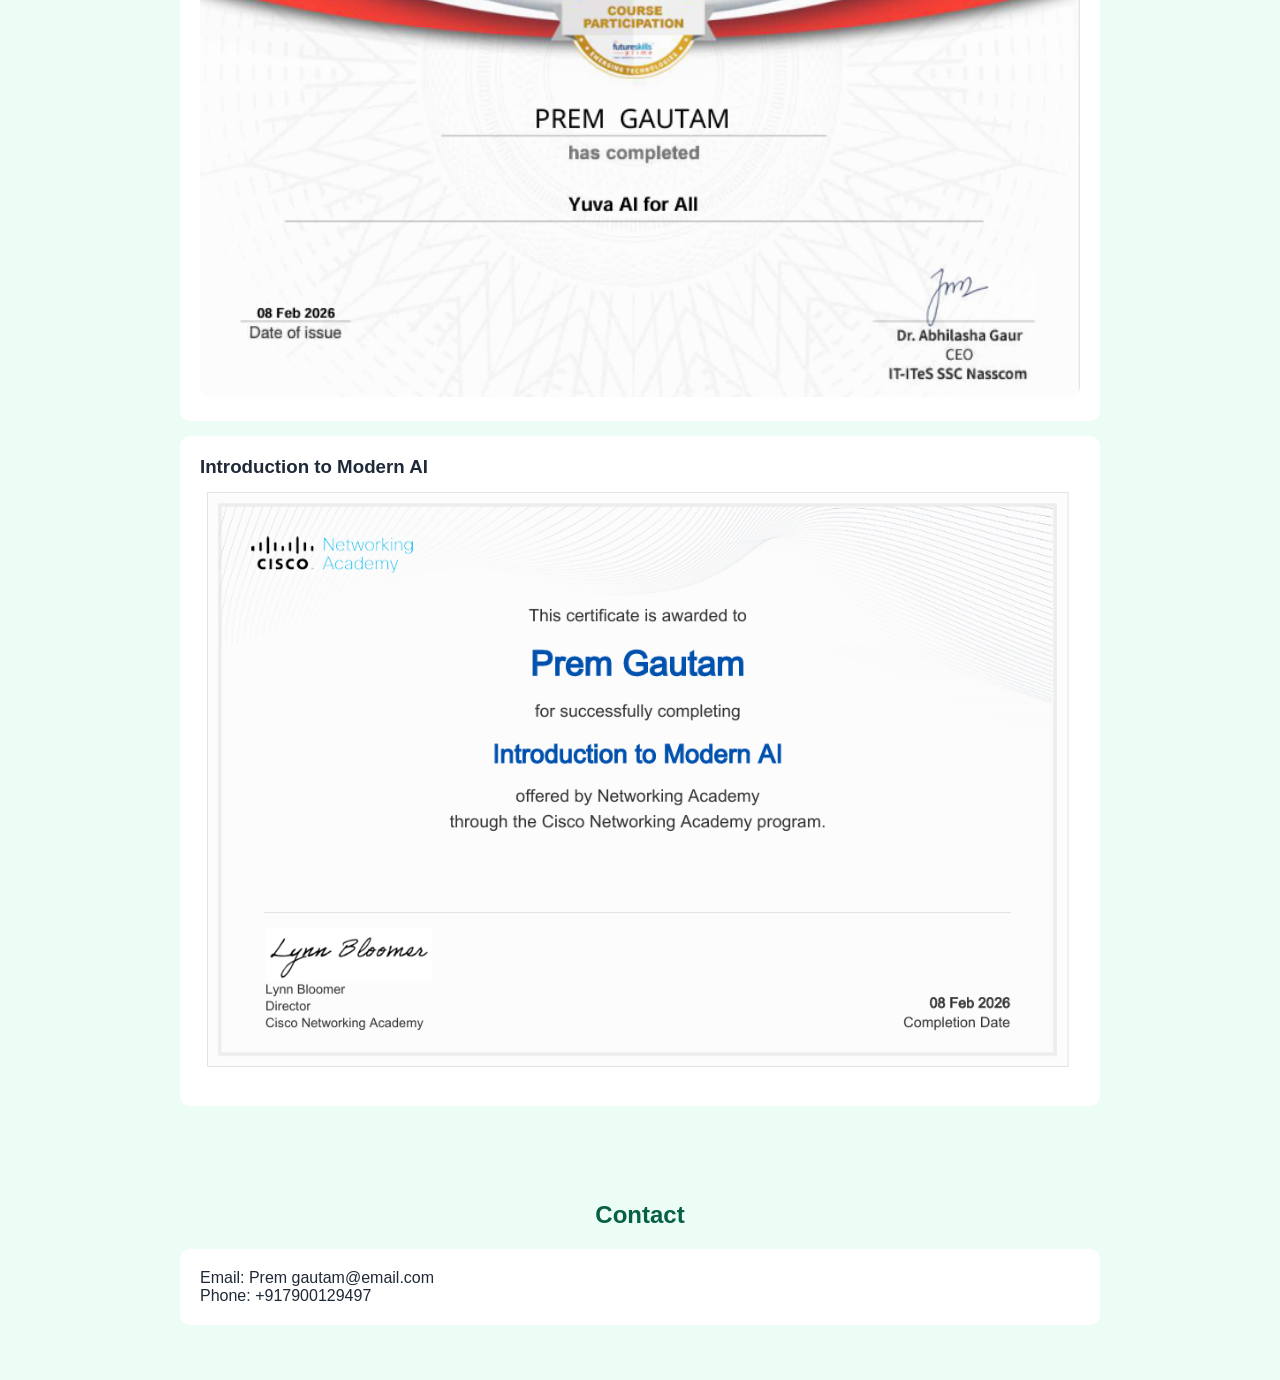
==== commit f6b1b160: "Update index.html" ====
--- a/index.html
+++ b/index.html
@@ -156,88 +156,3 @@
 
 </body>
 </html>
-<!DOCTYPE html>
-<html lang="en">
-<head>
-    <meta charset="UTF-8">
-    <title>AI For All Project</title>
-    <link rel="stylesheet" href="style.css">
-</head>
-<body>
-
-<nav class="navbar">
-    <h2>Prem gautam</h2>
-    <div>
-        <a href="index.html">Home</a>
-        <a href="about.html">About</a>
-        <a href="achievements.html">Achievements</a>
-        <a href="projects.html">Projects</a>
-    </div>
-</nav>
-
-<section class="projects-container">
-
-    <h1>AI For All Project</h1>
-
-    <div class="project-card">
-
-        <div class="project-info">
-
-            <h2>Smart Waste Segregation System</h2>
-
-            <p>
-                This project is an AI-powered waste segregation system developed
-                using Google Teachable Machine, MIT App Inventor, Arduino UNO,
-                and HC-05 Bluetooth Module.
-            </p>
-
-            <p>
-                The system identifies whether waste is Dry Waste or Wet Waste
-                using a machine learning model trained in Google Teachable Machine.
-            </p>
-
-            <h3>Technologies Used</h3>
-
-            <ul>
-                <li>Google Teachable Machine</li>
-                <li>MIT App Inventor</li>
-                <li>Arduino UNO</li>
-                <li>HC-05 Bluetooth Module</li>
-                <li>Machine Learning</li>
-                <li>Artificial Intelligence</li>
-            </ul>
-
-            <h3>How It Works</h3>
-
-            <ol>
-                <li>User opens the mobile application.</li>
-                <li>Camera captures the waste object.</li>
-                <li>Google Teachable Machine classifies the waste.</li>
-                <li>The app determines whether it is Dry Waste or Wet Waste.</li>
-                <li>The result is sent to Arduino UNO through HC-05 Bluetooth.</li>
-                <li>Dry Waste LED lights up for dry waste.</li>
-                <li>Wet Waste LED lights up for wet waste.</li>
-            </ol>
-
-            <h3>Project Objective</h3>
-<h3>Project Gallery</h3>
-
-<div class="gallery">
-    <img src="assets/Screenshot 2026-06-17 094145.png" alt="MIT App Inventor">
-    <img src="assets/WhatsApp Image 2026-06-17 at 10.01.19 AM.jpeg" alt="Waste Detection App">
-    <img src="assets/WhatsApp Image 2026-06-17 at 9.41.22 AM.jpeg" alt="Arduino and HC-05">
-</div>
-            <p>
-                The aim of this project is to encourage proper waste
-                segregation using Artificial Intelligence and IoT,
-                helping create cleaner and more sustainable communities.
-            </p>
-
-        </div>
-
-    </div>
-
-</section>
-
-</body>
-</html>
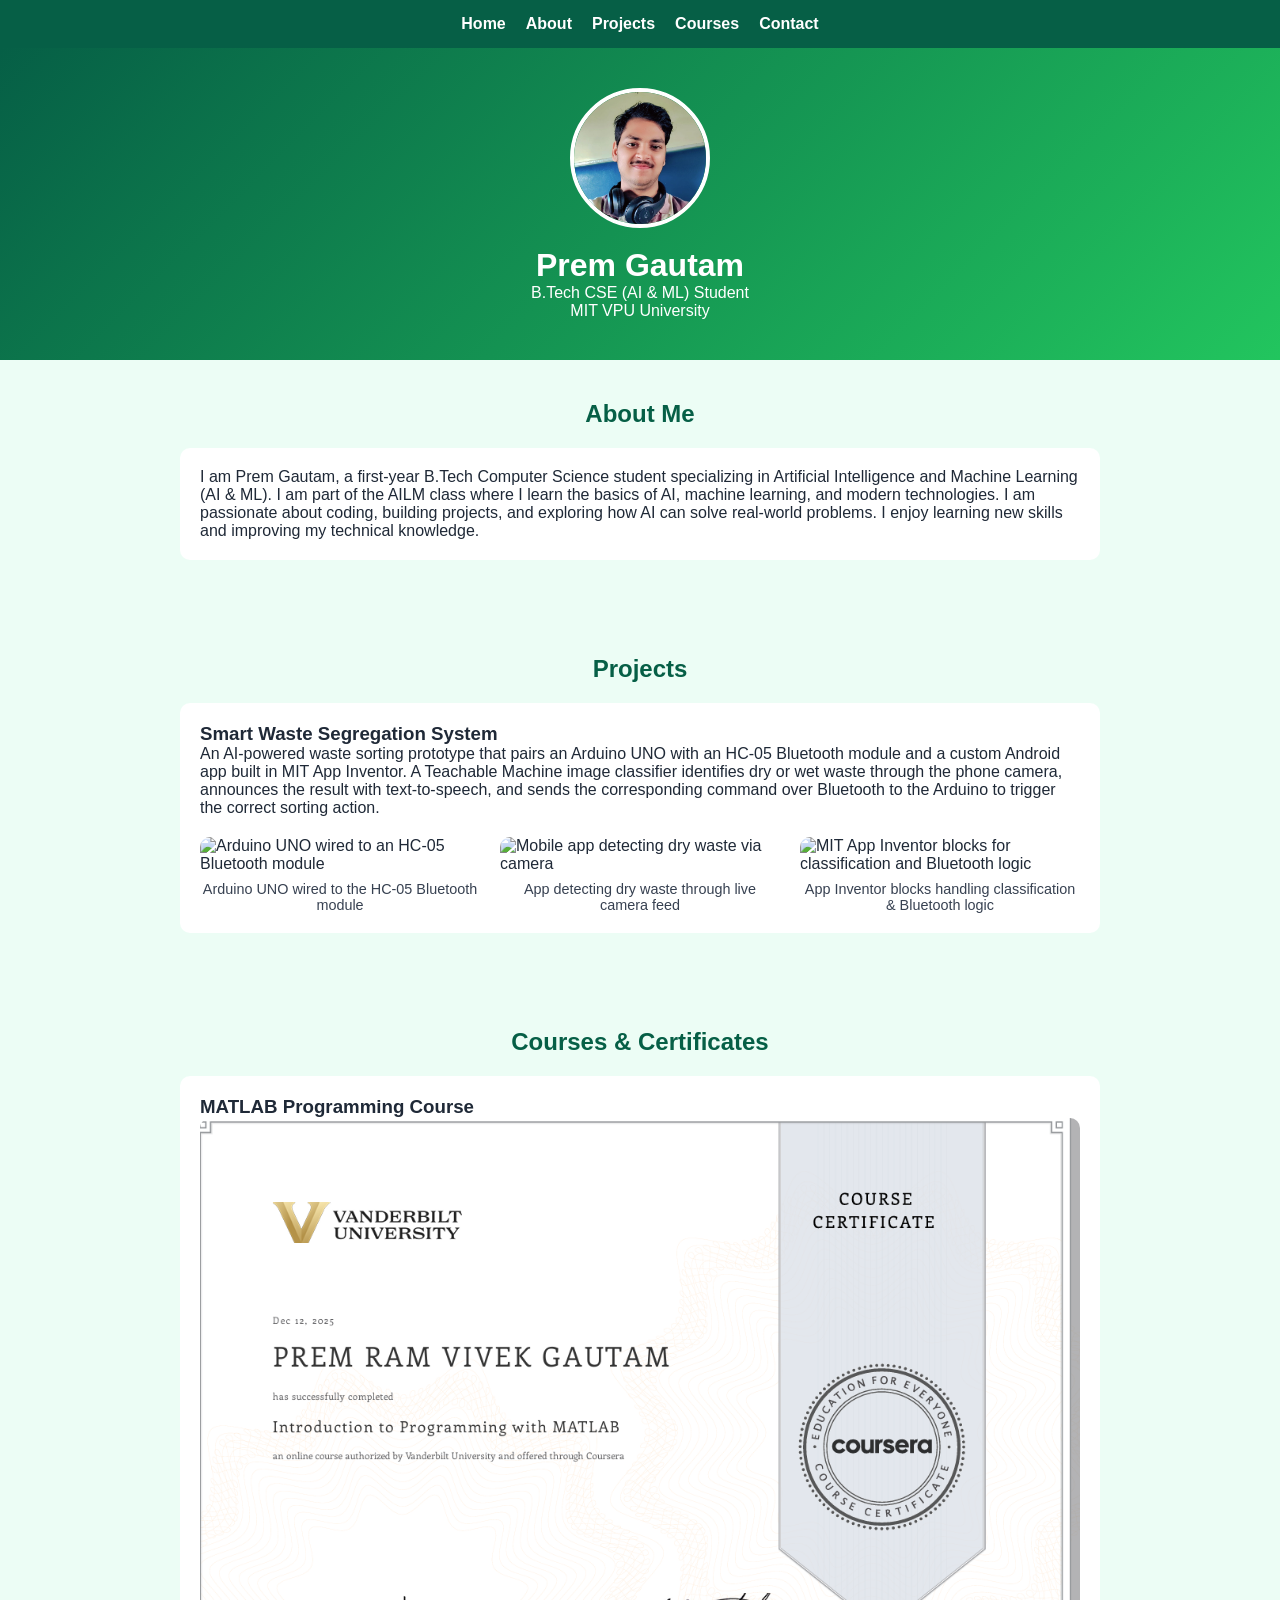
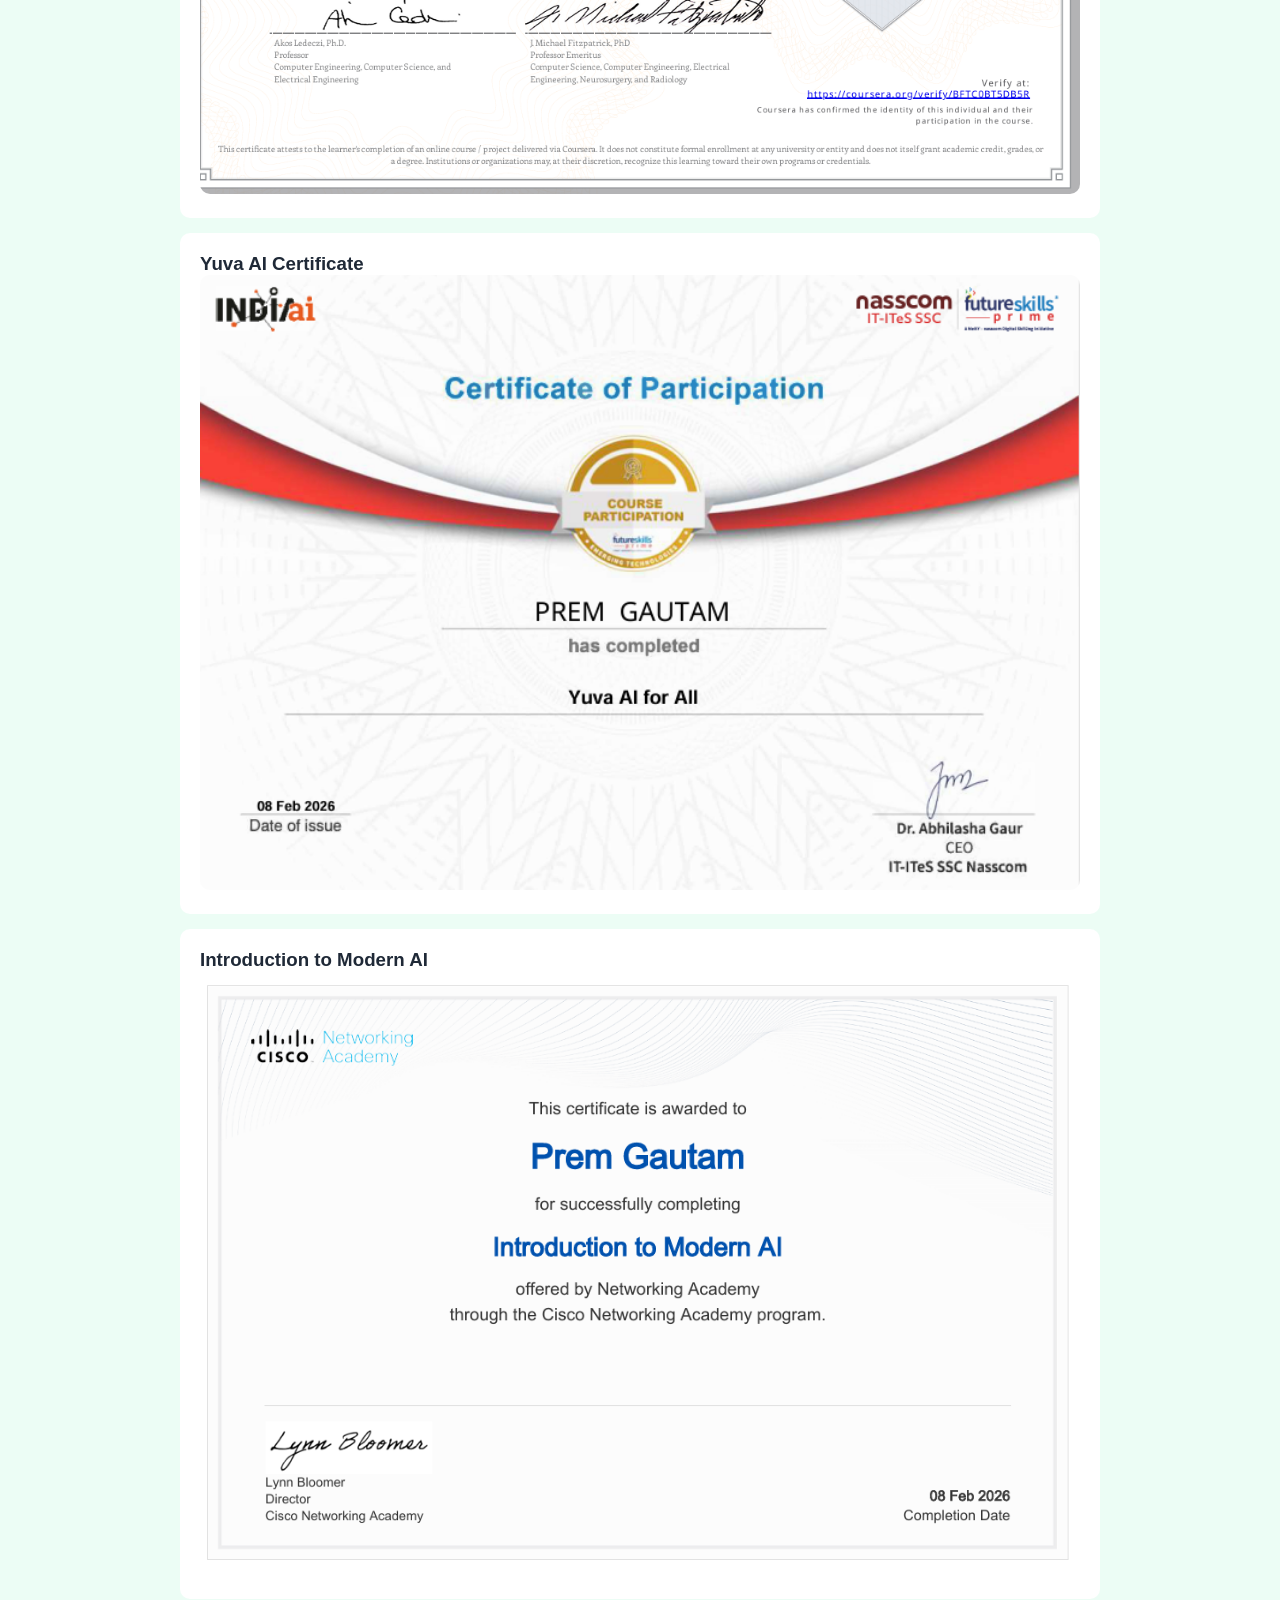
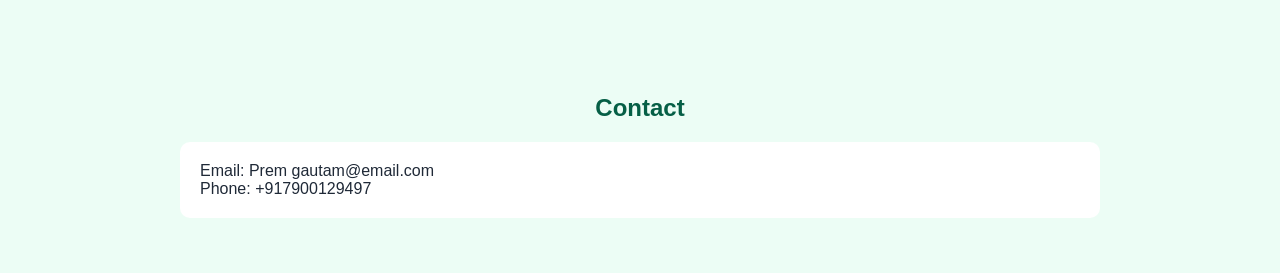
==== commit 414f0ee5: "Update index.html" ====
--- a/index.html
+++ b/index.html
@@ -4,7 +4,6 @@
 <meta charset="UTF-8">
 <meta name="viewport" content="width=device-width, initial-scale=1.0">
 <title>Prem Gautam | Student Portfolio</title>
-
 <style>
 * {
     margin: 0;
@@ -12,147 +11,176 @@
     box-sizing: border-box;
     font-family: Arial, Helvetica, sans-serif;
 }
-
 body {
     background: #ecfdf5;
     color: #1f2937;
 }
-
 nav {
     background: #065f46;
     padding: 15px;
     position: sticky;
     top: 0;
 }
-
 nav ul {
     list-style: none;
     display: flex;
     justify-content: center;
     gap: 20px;
 }
-
 nav ul li a {
     color: white;
     text-decoration: none;
     font-weight: bold;
 }
-
 header {
     text-align: center;
     padding: 40px;
     background: linear-gradient(135deg, #065f46, #22c55e);
     color: white;
 }
-
+.profile-img {
+    width: 140px;
+    height: 140px;
+    object-fit: cover;
+    border-radius: 50%;
+    border: 4px solid white;
+    margin-bottom: 15px;
+}
 section {
     padding: 40px;
     max-width: 1000px;
     margin: auto;
 }
-
 h2 {
     text-align: center;
     margin-bottom: 20px;
     color: #065f46;
 }
-
 .card {
     background: white;
     padding: 20px;
     margin: 15px 0;
     border-radius: 10px;
 }
-
+.project-gallery {
+    display: grid;
+    grid-template-columns: repeat(auto-fit, minmax(260px, 1fr));
+    gap: 20px;
+    margin-top: 20px;
+}
+.project-gallery figure {
+    margin: 0;
+}
+.project-gallery img {
+    width: 100%;
+    border-radius: 10px;
+    display: block;
+}
+.project-gallery figcaption {
+    text-align: center;
+    font-size: 0.9em;
+    color: #374151;
+    margin-top: 8px;
+}
 body.dark {
     background: #111827;
     color: white;
 }
-
 body.dark .card {
     background: #1f2937;
 }
+body.dark .project-gallery figcaption {
+    color: #d1d5db;
+}
 </style>
 </head>
-
 <body>
-
 <!-- NAV -->
 <nav>
 <ul>
 <li><a href="#home">Home</a></li>
 <li><a href="#about">About</a></li>
+<li><a href="#projects">Projects</a></li>
 <li><a href="#courses">Courses</a></li>
 <li><a href="#contact">Contact</a></li>
 </ul>
 </nav>
-
 <!-- HOME -->
-<<header id="home">
-
+<header id="home">
 <img src="assets/Image .jpeg.jpeg" alt="Prem Gautam" class="profile-img">
-
 <h1>Prem Gautam</h1>
 <p>B.Tech CSE (AI & ML) Student</p>
 <p>MIT VPU University</p>
-
-</header>>
-
+</header>
 <!-- ABOUT -->
 <section id="about">
 <h2>About Me</h2>
-
 <div class="card">
 <p>
 I am Prem Gautam, a first-year B.Tech Computer Science student specializing in 
 Artificial Intelligence and Machine Learning (AI & ML). I am part of the AILM class 
 where I learn the basics of AI, machine learning, and modern technologies.
-
 I am passionate about coding, building projects, and exploring how AI can solve 
 real-world problems. I enjoy learning new skills and improving my technical knowledge.
 </p>
 </div>
-
 </section>
-
+<!-- PROJECTS -->
+<section id="projects">
+<h2>Projects</h2>
+<div class="card">
+<h3>Smart Waste Segregation System</h3>
+<p>
+An AI-powered waste sorting prototype that pairs an Arduino UNO with an HC-05 
+Bluetooth module and a custom Android app built in MIT App Inventor. A Teachable 
+Machine image classifier identifies dry or wet waste through the phone camera, 
+announces the result with text-to-speech, and sends the corresponding command 
+over Bluetooth to the Arduino to trigger the correct sorting action.
+</p>
+<div class="project-gallery">
+<figure>
+<img src="assets/project_arduino_setup.jpeg" alt="Arduino UNO wired to an HC-05 Bluetooth module">
+<figcaption>Arduino UNO wired to the HC-05 Bluetooth module</figcaption>
+</figure>
+<figure>
+<img src="assets/project_app_screenshot.jpeg" alt="Mobile app detecting dry waste via camera">
+<figcaption>App detecting dry waste through live camera feed</figcaption>
+</figure>
+<figure>
+<img src="assets/project_appinventor_blocks.jpeg" alt="MIT App Inventor blocks for classification and Bluetooth logic">
+<figcaption>App Inventor blocks handling classification & Bluetooth logic</figcaption>
+</figure>
+</div>
+</div>
+</section>
 <!-- COURSES -->
 <section id="courses">
 <h2>Courses & Certificates</h2>
-
 <div class="card">
 <h3>MATLAB Programming Course</h3>
 <img src="assets/matlab_certificate.png" width="100%" style="border-radius:10px;">
 </div>
-
 <div class="card">
 <h3>Yuva AI Certificate</h3>
 <img src="assets/yuva_ai_certificate.png" width="100%" style="border-radius:10px;">
 </div>
-
 <div class="card">
 <h3>Introduction to Modern AI</h3>
 <img src="assets/Introduction to Modern AI.png" width="100%" style="border-radius:10px;">
 </div>
-
 </section>
-
-
 <!-- CONTACT -->
 <section id="contact">
 <h2>Contact</h2>
-
 <div class="card">
 <p>Email: Prem gautam@email.com</p>
 <p>Phone: +917900129497</p>
 </div>
-
 </section>
-
 <script>
 function toggleDarkMode() {
     document.body.classList.toggle("dark");
 }
 </script>
-
 </body>
 </html>
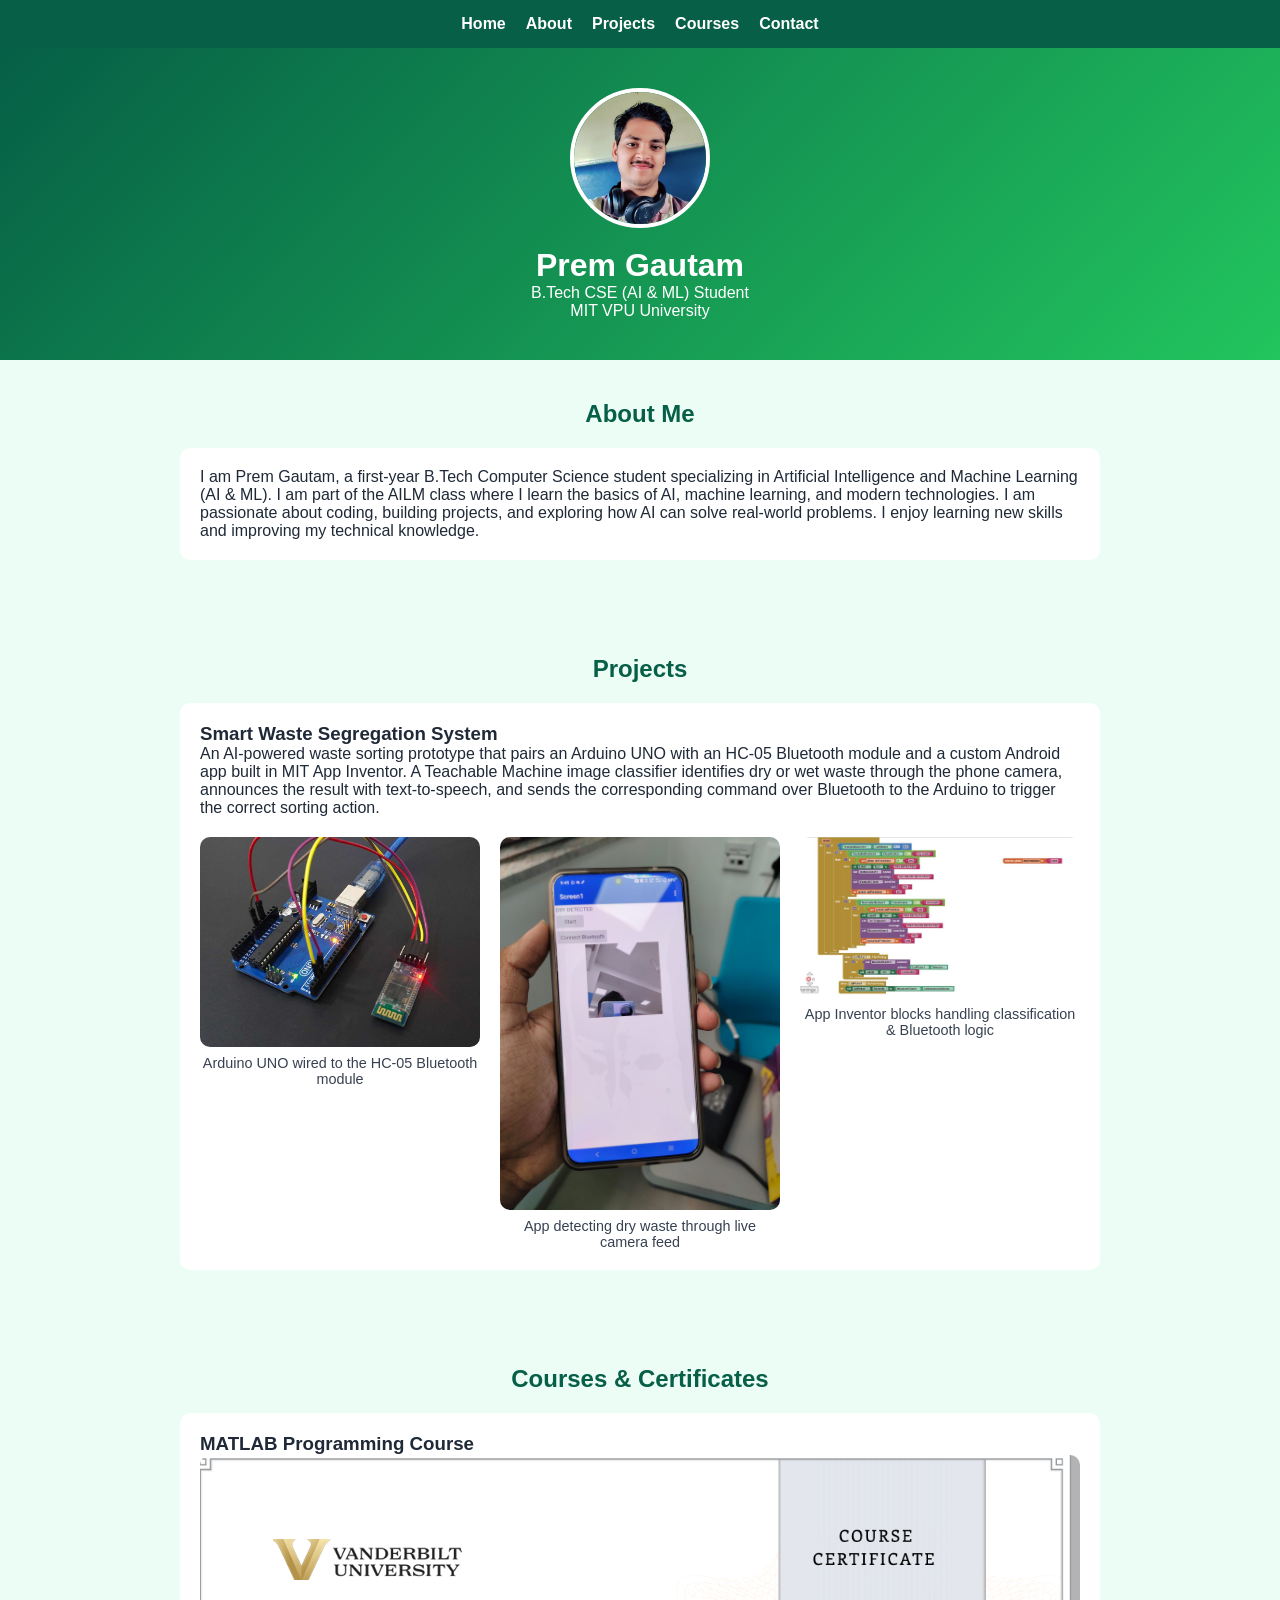
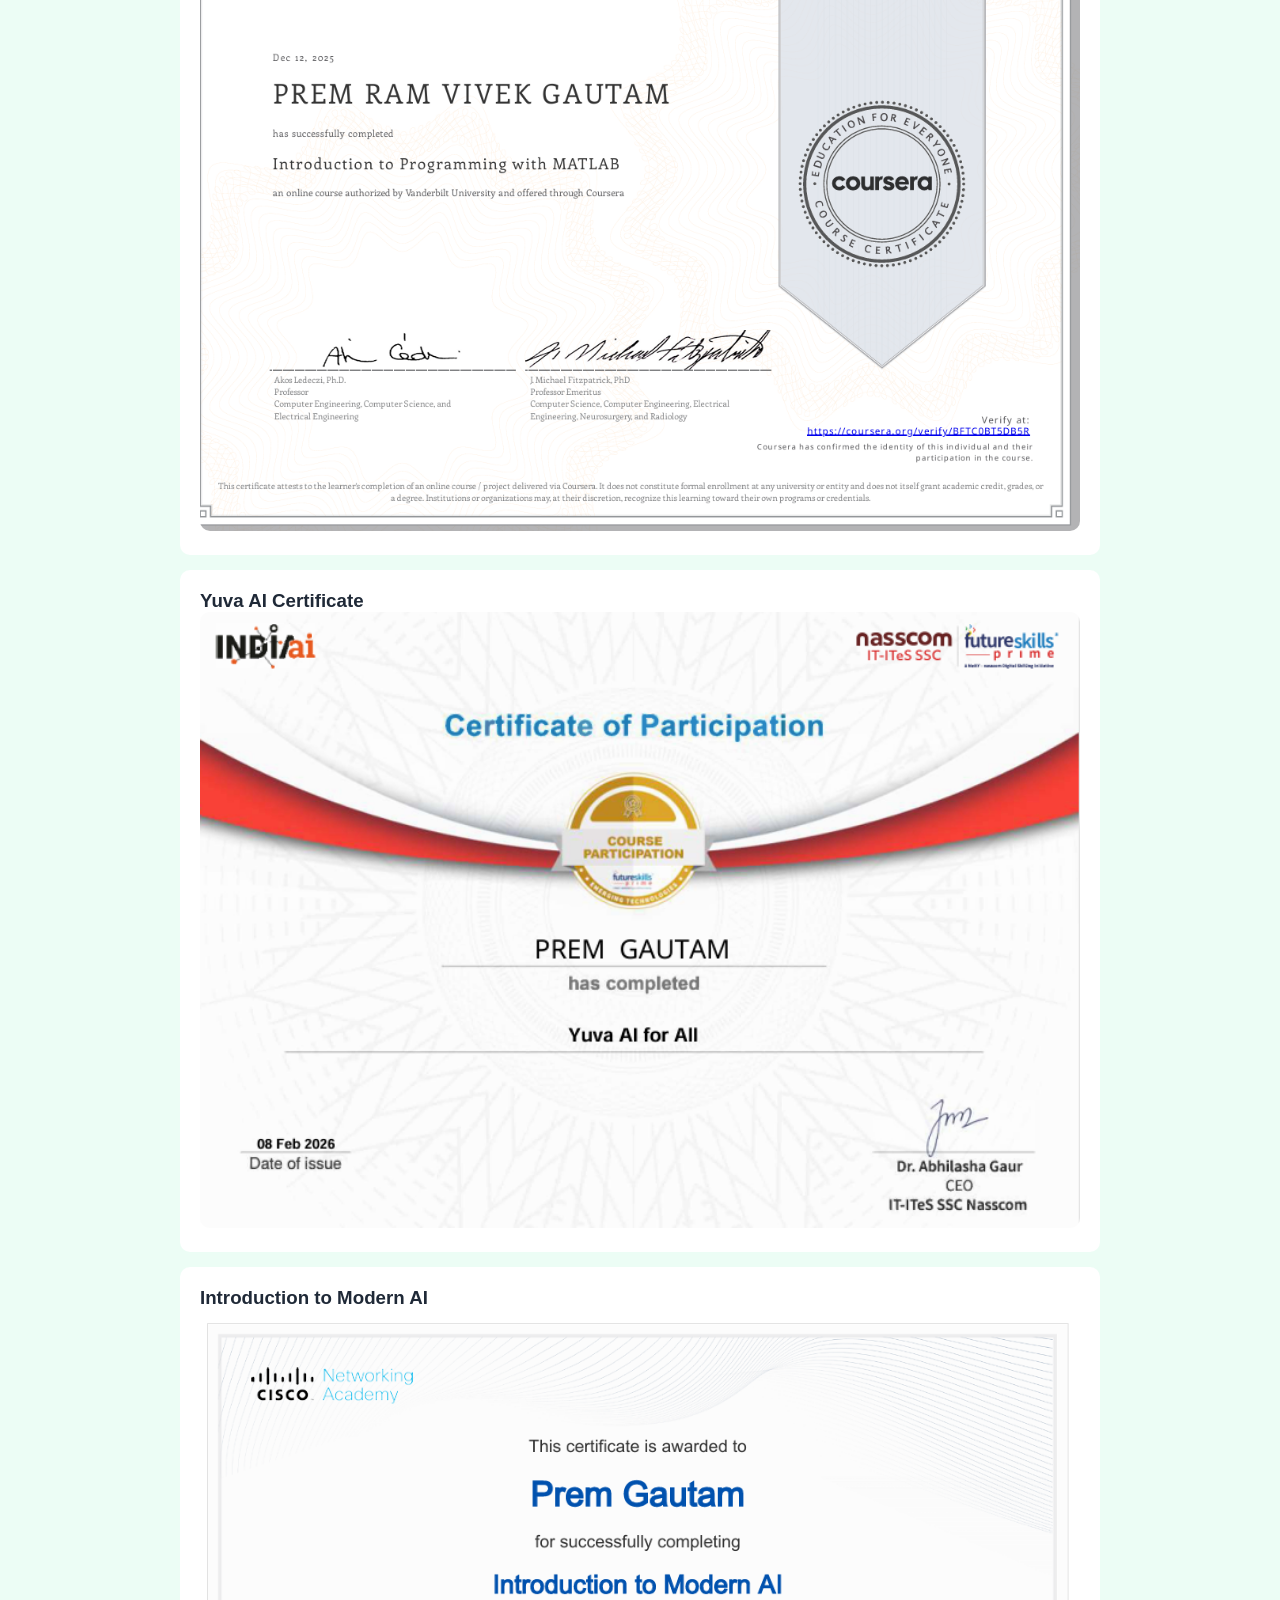
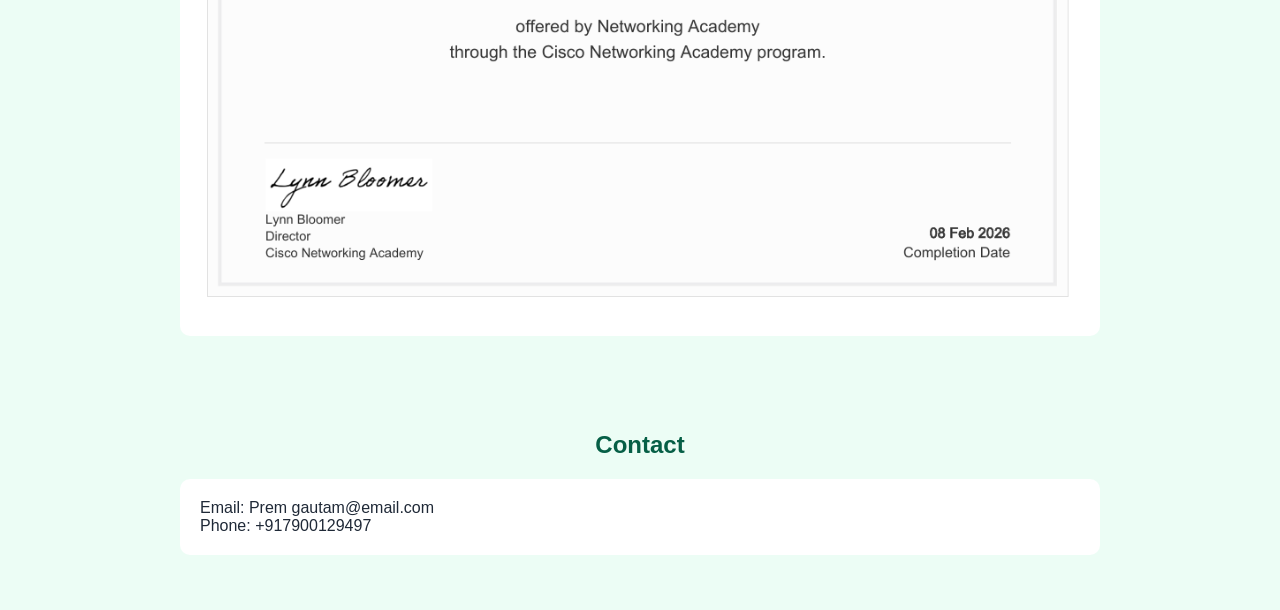
==== commit 168162d5: "Update index.html" ====
--- a/index.html
+++ b/index.html
@@ -139,15 +139,15 @@
 </p>
 <div class="project-gallery">
 <figure>
-<img src="assets/project_arduino_setup.jpeg" alt="Arduino UNO wired to an HC-05 Bluetooth module">
+<img src="assets/WhatsApp Image 2026-06-17 at 09.41.22.jpeg" alt="Arduino UNO wired to an HC-05 Bluetooth module">
 <figcaption>Arduino UNO wired to the HC-05 Bluetooth module</figcaption>
 </figure>
 <figure>
-<img src="assets/project_app_screenshot.jpeg" alt="Mobile app detecting dry waste via camera">
+<img src="assets/WhatsApp Image 2026-06-17 at 10.01.19.jpeg" alt="Mobile app detecting dry waste via camera">
 <figcaption>App detecting dry waste through live camera feed</figcaption>
 </figure>
 <figure>
-<img src="assets/project_appinventor_blocks.jpeg" alt="MIT App Inventor blocks for classification and Bluetooth logic">
+<img src="assets/WhatsApp Image 2026-06-17 at 10.12.31.jpeg" alt="MIT App Inventor blocks for classification and Bluetooth logic">
 <figcaption>App Inventor blocks handling classification & Bluetooth logic</figcaption>
 </figure>
 </div>
